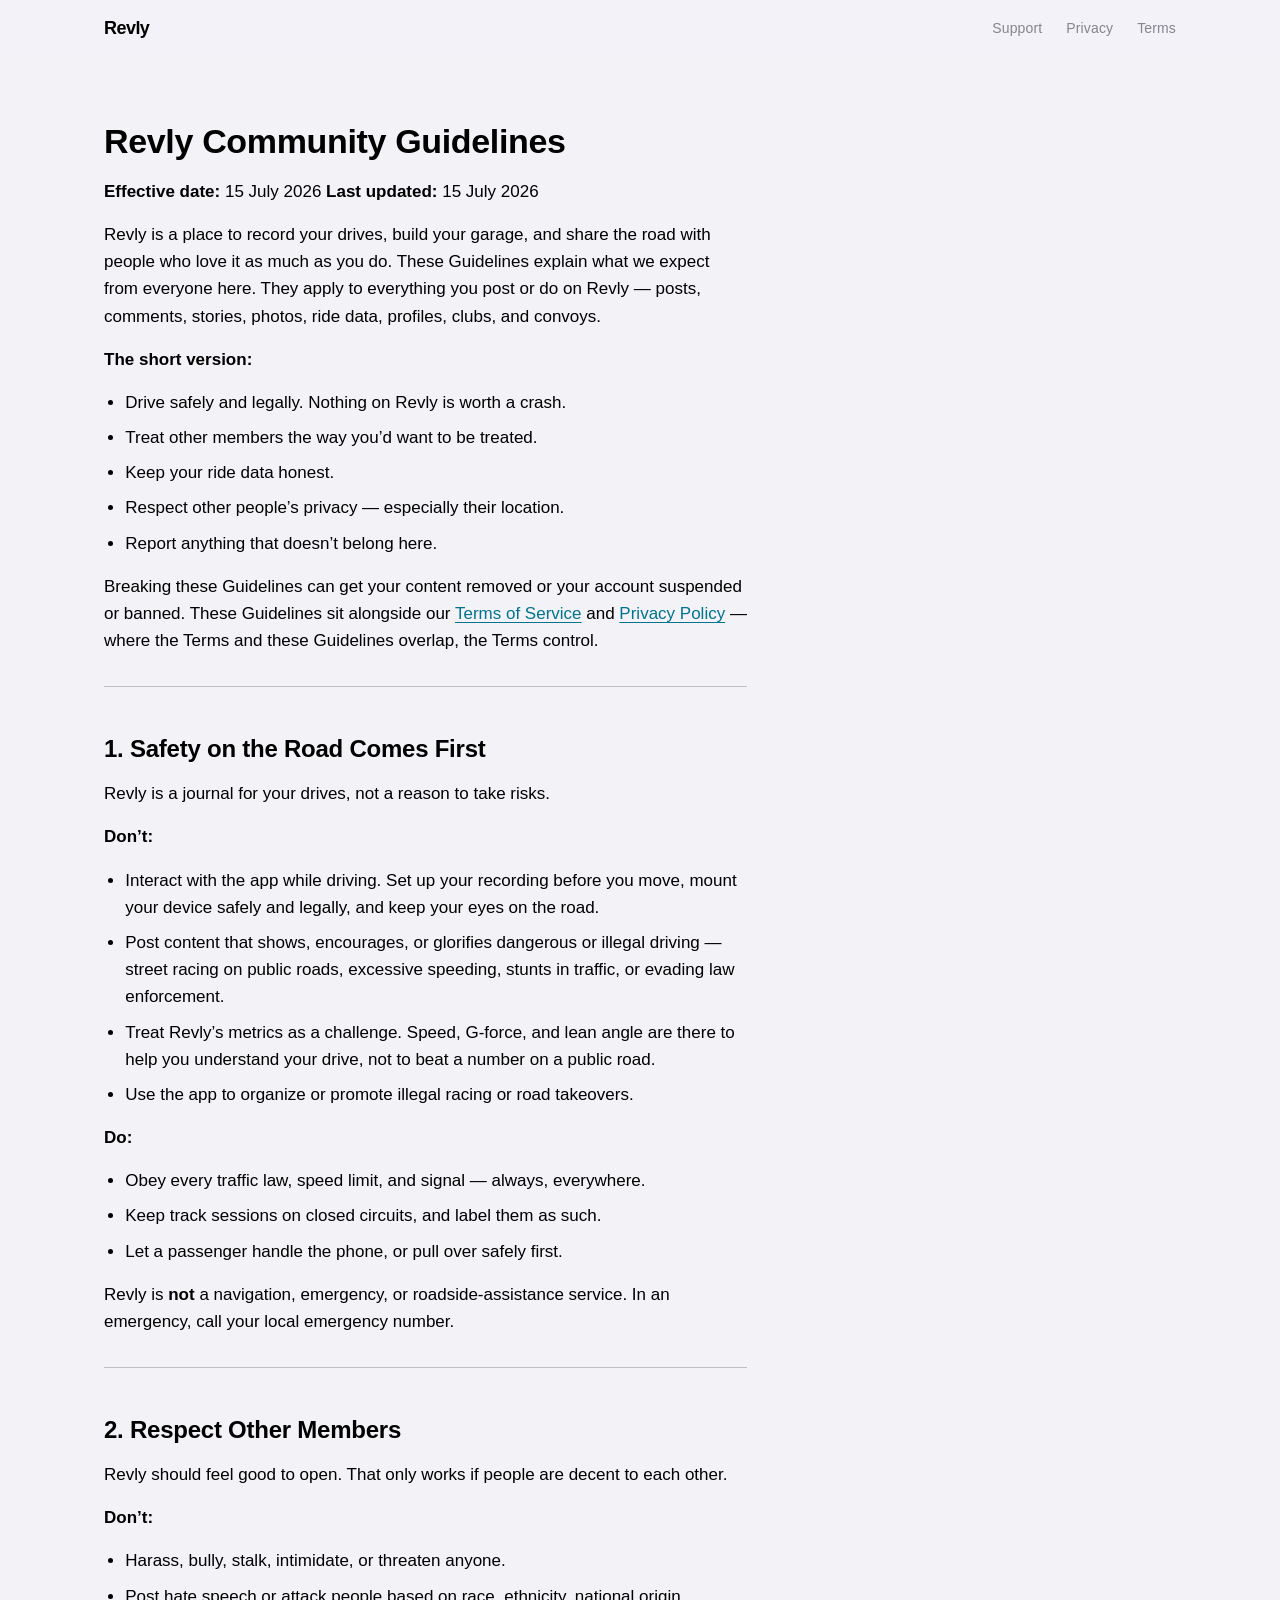
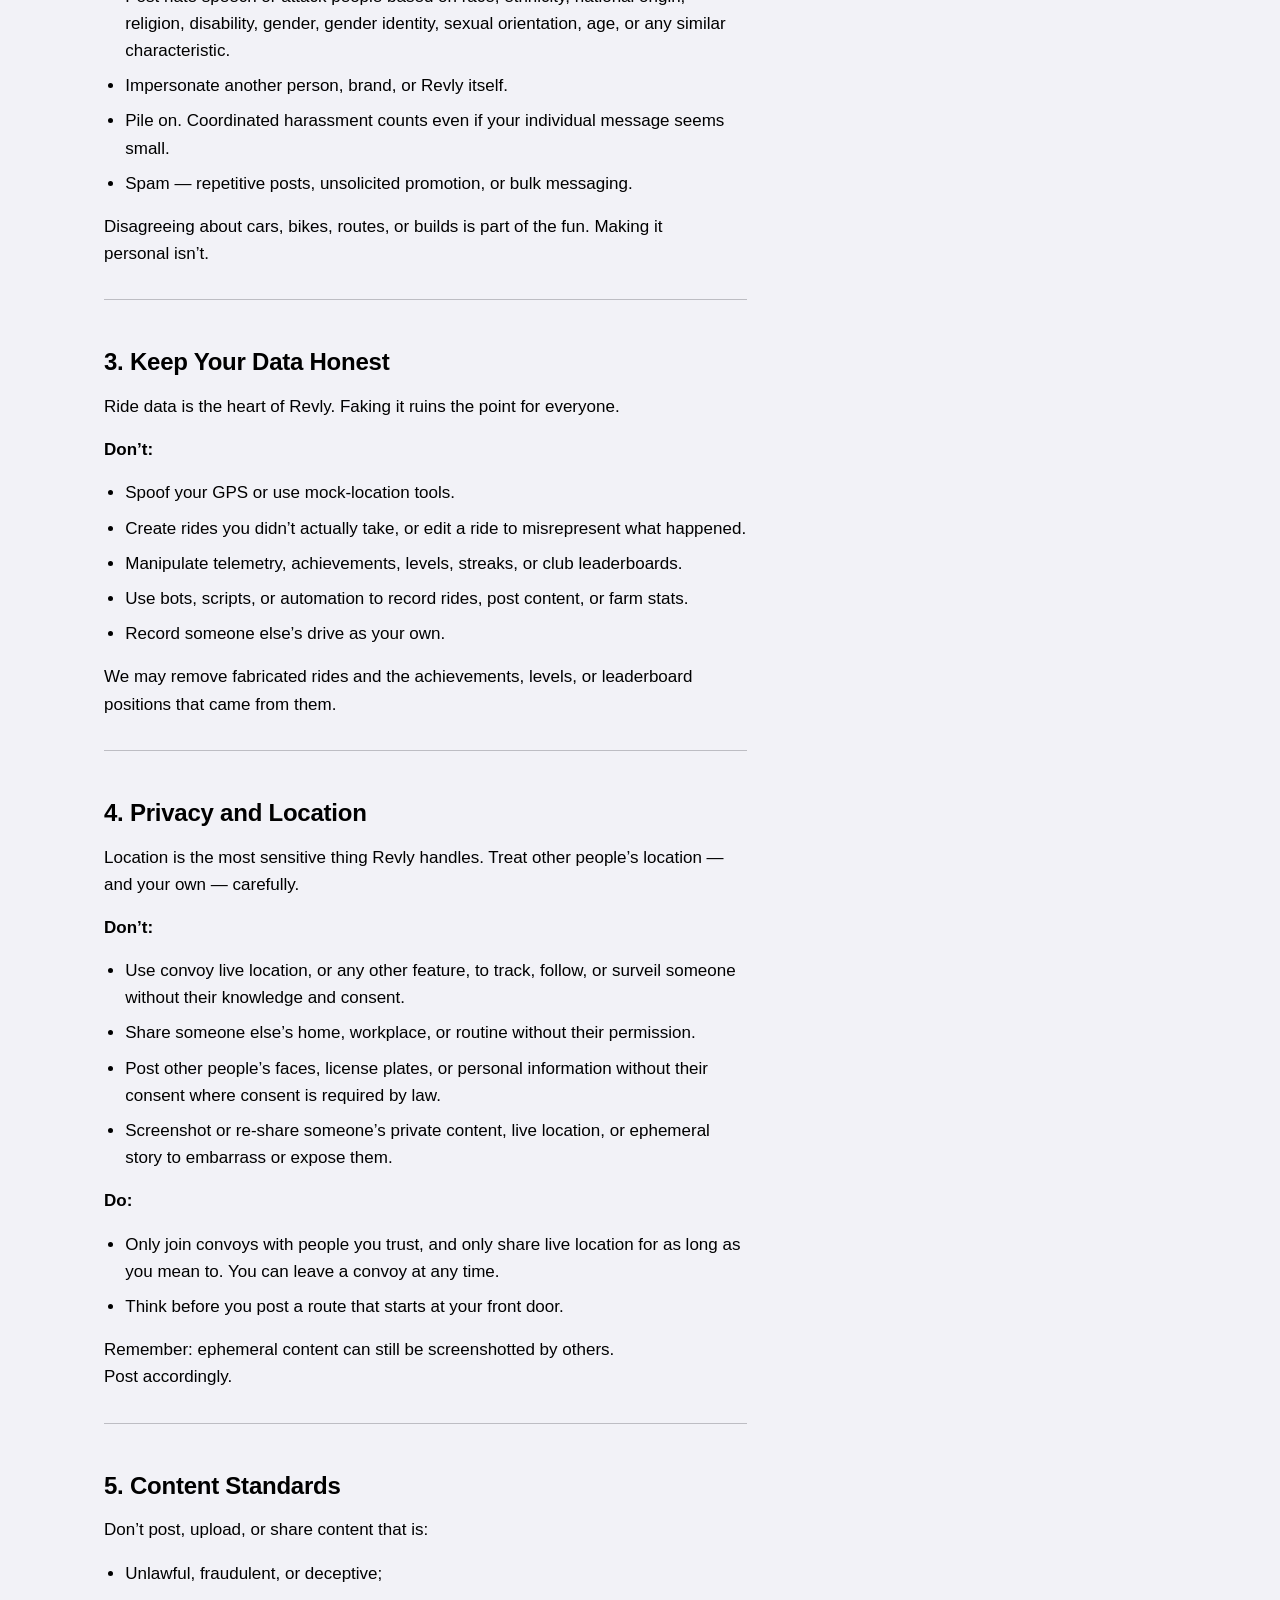
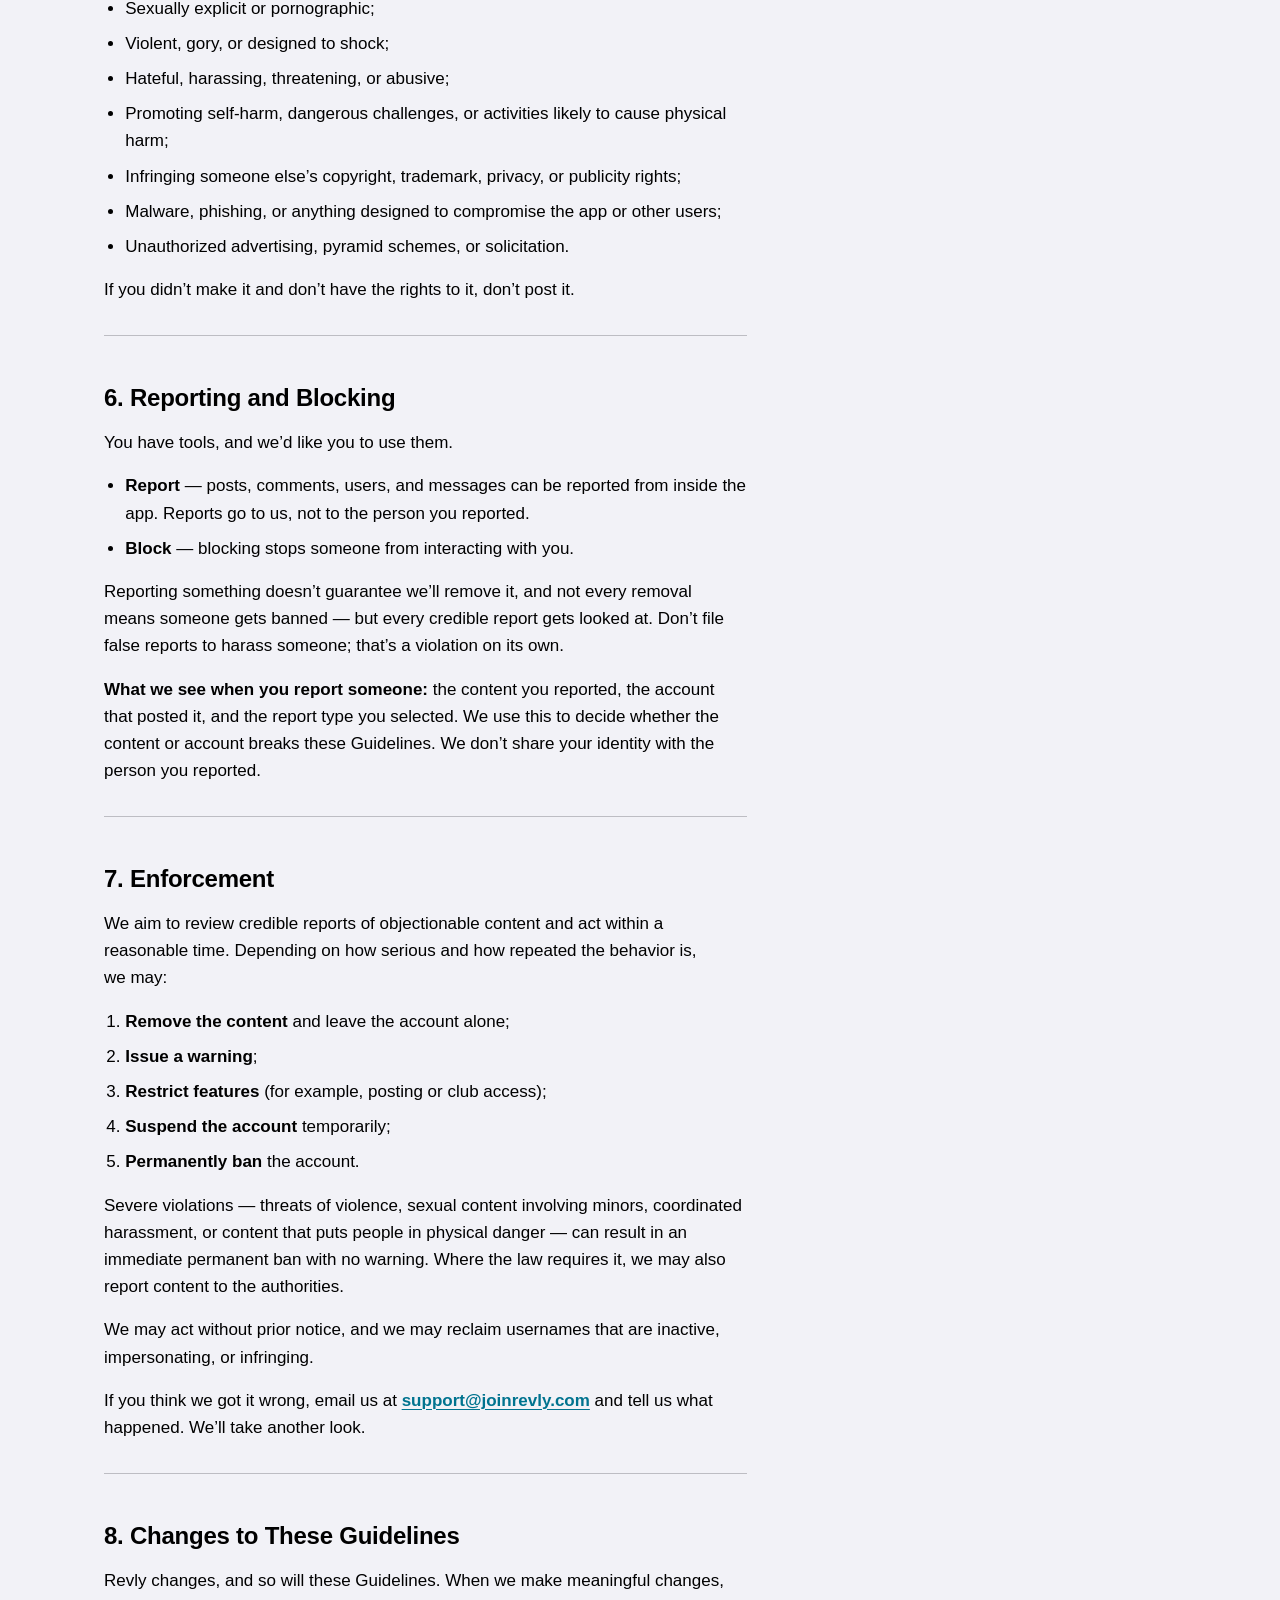
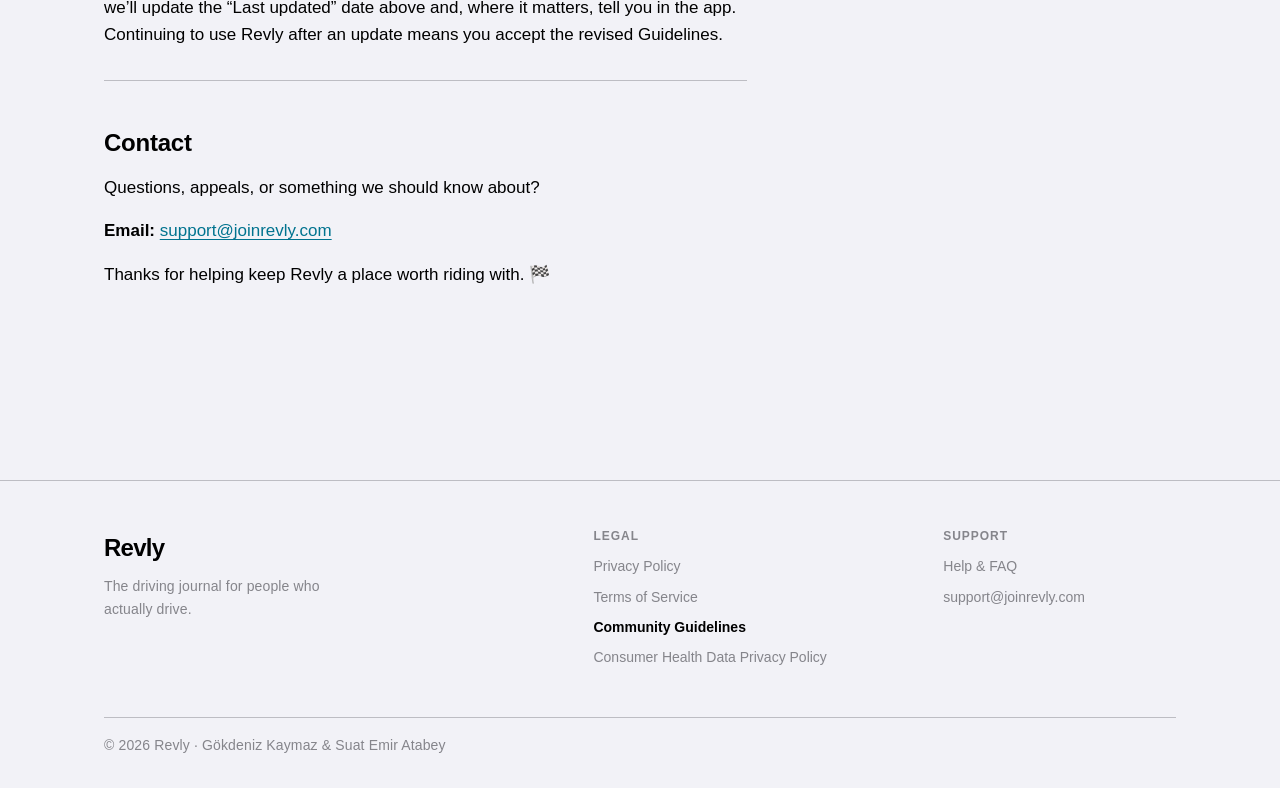
==== community-guidelines/index.html @ 01657a32 "Deploy site from gokdenis/revly_v2@e058f1f" ====
<!DOCTYPE html><html lang="en" data-astro-cid-5hce7sga> <head><meta charset="utf-8"><meta name="viewport" content="width=device-width, initial-scale=1"><title>Community Guidelines — Revly</title><meta name="description" content="What we expect from everyone on the feed."><link rel="canonical" href="https://joinrevly.com/community-guidelines/"><link rel="icon" href="/favicon.svg" type="image/svg+xml"><link rel="apple-touch-icon" href="/apple-touch-icon.png"><meta name="theme-color" content="#f2f2f7" media="(prefers-color-scheme: light)"><meta name="theme-color" content="#000000" media="(prefers-color-scheme: dark)"><meta property="og:type" content="website"><meta property="og:site_name" content="Revly"><meta property="og:title" content="Community Guidelines — Revly"><meta property="og:description" content="What we expect from everyone on the feed."><meta property="og:url" content="https://joinrevly.com/community-guidelines/"><meta property="og:image" content="https://joinrevly.com/og-legal.png"><meta property="og:image:width" content="1200"><meta property="og:image:height" content="630"><meta name="twitter:card" content="summary_large_image"><link rel="stylesheet" href="/_astro/_legal_.DedC9m_o.css"></head> <body data-astro-cid-5hce7sga> <a class="visually-hidden skip" href="#main" data-astro-cid-5hce7sga>Skip to content</a> <!--
      The only glass surface on the site. `Glass.swift` reserves the material
      for chrome floating over live content, and a page of glass cards would be
      both illegible and slow — so content stays on the paper plane.
    --> <header class="site glass" data-astro-cid-5hce7sga> <div class="container bar" data-astro-cid-5hce7sga> <a class="brand" href="/" aria-label="Revly home" data-astro-cid-5hce7sga> <span class="wordmark" data-astro-cid-hhuuaa7r>Revly</span>  </a> <nav aria-label="Primary" data-astro-cid-5hce7sga> <a href="/support" data-astro-cid-5hce7sga> Support </a><a href="/privacy" data-astro-cid-5hce7sga> Privacy </a><a href="/terms" data-astro-cid-5hce7sga> Terms </a> </nav> </div> </header> <main id="main" class="container prose-page" data-astro-cid-5hce7sga> <article class="prose"> <h1 id="revly-community-guidelines">Revly Community Guidelines</h1>
<p><strong>Effective date:</strong> 15 July 2026
<strong>Last updated:</strong> 15 July 2026</p>
<p>Revly is a place to record your drives, build your garage, and share the road with people who love it as much as you do. These Guidelines explain what we expect from everyone here. They apply to everything you post or do on Revly — posts, comments, stories, photos, ride data, profiles, clubs, and convoys.</p>
<p><strong>The short version:</strong></p>
<ul>
<li>Drive safely and legally. Nothing on Revly is worth a crash.</li>
<li>Treat other members the way you’d want to be treated.</li>
<li>Keep your ride data honest.</li>
<li>Respect other people’s privacy — especially their location.</li>
<li>Report anything that doesn’t belong here.</li>
</ul>
<p>Breaking these Guidelines can get your content removed or your account suspended or banned. These Guidelines sit alongside our <a href="https://joinrevly.com/terms">Terms of Service</a> and <a href="https://joinrevly.com/privacy">Privacy Policy</a> — where the Terms and these Guidelines overlap, the Terms control.</p>
<hr>
<h2 id="1-safety-on-the-road-comes-first">1. Safety on the Road Comes First</h2>
<p>Revly is a journal for your drives, not a reason to take risks.</p>
<p><strong>Don’t:</strong></p>
<ul>
<li>Interact with the app while driving. Set up your recording before you move, mount your device safely and legally, and keep your eyes on the road.</li>
<li>Post content that shows, encourages, or glorifies dangerous or illegal driving — street racing on public roads, excessive speeding, stunts in traffic, or evading law enforcement.</li>
<li>Treat Revly’s metrics as a challenge. Speed, G-force, and lean angle are there to help you understand your drive, not to beat a number on a public road.</li>
<li>Use the app to organize or promote illegal racing or road takeovers.</li>
</ul>
<p><strong>Do:</strong></p>
<ul>
<li>Obey every traffic law, speed limit, and signal — always, everywhere.</li>
<li>Keep track sessions on closed circuits, and label them as such.</li>
<li>Let a passenger handle the phone, or pull over safely first.</li>
</ul>
<p>Revly is <strong>not</strong> a navigation, emergency, or roadside-assistance service. In an emergency, call your local emergency number.</p>
<hr>
<h2 id="2-respect-other-members">2. Respect Other Members</h2>
<p>Revly should feel good to open. That only works if people are decent to each other.</p>
<p><strong>Don’t:</strong></p>
<ul>
<li>Harass, bully, stalk, intimidate, or threaten anyone.</li>
<li>Post hate speech or attack people based on race, ethnicity, national origin, religion, disability, gender, gender identity, sexual orientation, age, or any similar characteristic.</li>
<li>Impersonate another person, brand, or Revly itself.</li>
<li>Pile on. Coordinated harassment counts even if your individual message seems small.</li>
<li>Spam — repetitive posts, unsolicited promotion, or bulk messaging.</li>
</ul>
<p>Disagreeing about cars, bikes, routes, or builds is part of the fun. Making it personal isn’t.</p>
<hr>
<h2 id="3-keep-your-data-honest">3. Keep Your Data Honest</h2>
<p>Ride data is the heart of Revly. Faking it ruins the point for everyone.</p>
<p><strong>Don’t:</strong></p>
<ul>
<li>Spoof your GPS or use mock-location tools.</li>
<li>Create rides you didn’t actually take, or edit a ride to misrepresent what happened.</li>
<li>Manipulate telemetry, achievements, levels, streaks, or club leaderboards.</li>
<li>Use bots, scripts, or automation to record rides, post content, or farm stats.</li>
<li>Record someone else’s drive as your own.</li>
</ul>
<p>We may remove fabricated rides and the achievements, levels, or leaderboard positions that came from them.</p>
<hr>
<h2 id="4-privacy-and-location">4. Privacy and Location</h2>
<p>Location is the most sensitive thing Revly handles. Treat other people’s location — and your own — carefully.</p>
<p><strong>Don’t:</strong></p>
<ul>
<li>Use convoy live location, or any other feature, to track, follow, or surveil someone without their knowledge and consent.</li>
<li>Share someone else’s home, workplace, or routine without their permission.</li>
<li>Post other people’s faces, license plates, or personal information without their consent where consent is required by law.</li>
<li>Screenshot or re-share someone’s private content, live location, or ephemeral story to embarrass or expose them.</li>
</ul>
<p><strong>Do:</strong></p>
<ul>
<li>Only join convoys with people you trust, and only share live location for as long as you mean to. You can leave a convoy at any time.</li>
<li>Think before you post a route that starts at your front door.</li>
</ul>
<p>Remember: ephemeral content can still be screenshotted by others. Post accordingly.</p>
<hr>
<h2 id="5-content-standards">5. Content Standards</h2>
<p>Don’t post, upload, or share content that is:</p>
<ul>
<li>Unlawful, fraudulent, or deceptive;</li>
<li>Sexually explicit or pornographic;</li>
<li>Violent, gory, or designed to shock;</li>
<li>Hateful, harassing, threatening, or abusive;</li>
<li>Promoting self-harm, dangerous challenges, or activities likely to cause physical harm;</li>
<li>Infringing someone else’s copyright, trademark, privacy, or publicity rights;</li>
<li>Malware, phishing, or anything designed to compromise the app or other users;</li>
<li>Unauthorized advertising, pyramid schemes, or solicitation.</li>
</ul>
<p>If you didn’t make it and don’t have the rights to it, don’t post it.</p>
<hr>
<h2 id="6-reporting-and-blocking">6. Reporting and Blocking</h2>
<p>You have tools, and we’d like you to use them.</p>
<ul>
<li><strong>Report</strong> — posts, comments, users, and messages can be reported from inside the app. Reports go to us, not to the person you reported.</li>
<li><strong>Block</strong> — blocking stops someone from interacting with you.</li>
</ul>
<p>Reporting something doesn’t guarantee we’ll remove it, and not every removal means someone gets banned — but every credible report gets looked at. Don’t file false reports to harass someone; that’s a violation on its own.</p>
<p><strong>What we see when you report someone:</strong> the content you reported, the account that posted it, and the report type you selected. We use this to decide whether the content or account breaks these Guidelines. We don’t share your identity with the person you reported.</p>
<hr>
<h2 id="7-enforcement">7. Enforcement</h2>
<p>We aim to review credible reports of objectionable content and act within a reasonable time. Depending on how serious and how repeated the behavior is, we may:</p>
<ol>
<li><strong>Remove the content</strong> and leave the account alone;</li>
<li><strong>Issue a warning</strong>;</li>
<li><strong>Restrict features</strong> (for example, posting or club access);</li>
<li><strong>Suspend the account</strong> temporarily;</li>
<li><strong>Permanently ban</strong> the account.</li>
</ol>
<p>Severe violations — threats of violence, sexual content involving minors, coordinated harassment, or content that puts people in physical danger — can result in an immediate permanent ban with no warning. Where the law requires it, we may also report content to the authorities.</p>
<p>We may act without prior notice, and we may reclaim usernames that are inactive, impersonating, or infringing.</p>
<p>If you think we got it wrong, email us at <strong><a href="mailto:support@joinrevly.com">support@joinrevly.com</a></strong> and tell us what happened. We’ll take another look.</p>
<hr>
<h2 id="8-changes-to-these-guidelines">8. Changes to These Guidelines</h2>
<p>Revly changes, and so will these Guidelines. When we make meaningful changes, we’ll update the “Last updated” date above and, where it matters, tell you in the app. Continuing to use Revly after an update means you accept the revised Guidelines.</p>
<hr>
<h2 id="contact">Contact</h2>
<p>Questions, appeals, or something we should know about?</p>
<p><strong>Email:</strong> <a href="mailto:support@joinrevly.com">support@joinrevly.com</a></p>
<p>Thanks for helping keep Revly a place worth riding with. 🏁</p> </article>  </main> <footer class="site-footer" data-astro-cid-5hce7sga> <div class="container" data-astro-cid-5hce7sga> <div class="footer-top" data-astro-cid-5hce7sga> <div class="footer-brand" data-astro-cid-5hce7sga> <span class="wordmark wordmark--lg" data-astro-cid-hhuuaa7r>Revly</span>  <p class="meta" data-astro-cid-5hce7sga>The driving journal for people who actually drive.</p> </div> <nav class="footer-links" aria-label="Legal" data-astro-cid-5hce7sga> <h2 class="eyebrow" data-astro-cid-5hce7sga>Legal</h2> <ul data-astro-cid-5hce7sga> <li data-astro-cid-5hce7sga> <a href="/privacy" data-astro-cid-5hce7sga> Privacy Policy </a> </li><li data-astro-cid-5hce7sga> <a href="/terms" data-astro-cid-5hce7sga> Terms of Service </a> </li><li data-astro-cid-5hce7sga> <a href="/community-guidelines" aria-current="page" data-astro-cid-5hce7sga> Community Guidelines </a> </li><li data-astro-cid-5hce7sga> <a href="/consumer-health-data" data-astro-cid-5hce7sga> Consumer Health Data Privacy Policy </a> </li> </ul> </nav> <nav class="footer-links" aria-label="Support" data-astro-cid-5hce7sga> <h2 class="eyebrow" data-astro-cid-5hce7sga>Support</h2> <ul data-astro-cid-5hce7sga> <li data-astro-cid-5hce7sga> <a href="/support" data-astro-cid-5hce7sga>
Help &amp; FAQ
</a> </li> <li data-astro-cid-5hce7sga><a href="mailto:support@joinrevly.com" data-astro-cid-5hce7sga>support@joinrevly.com</a></li> </ul> </nav> </div> <p class="meta colophon" data-astro-cid-5hce7sga>© 2026 Revly · Gökdeniz Kaymaz &amp; Suat Emir Atabey</p> </div> </footer>  </body> </html>
---- _astro/_legal_.DedC9m_o.css ----
:root{color-scheme:light dark;--accent: #00738f;--accent-hover: #005468;--ink-on-accent: #ffffff;--bg: #f2f2f7;--surface: #ffffff;--fg: #000000;--fg-secondary: rgba(60, 60, 67, .6);--fg-tertiary: rgba(60, 60, 67, .3);--line: rgba(60, 60, 67, .29);--s1: .25rem;--s2: .5rem;--s3: .75rem;--s4: 1rem;--s5: 1.5rem;--s6: 2rem;--s7: 3rem;--s8: 4rem;--s9: 6rem;--s10: 8rem;--r-card: 1rem;--r-panel: 1.75rem;--r-pill: 999px;--font-sans: -apple-system, BlinkMacSystemFont, "SF Pro Text", "Segoe UI", Roboto, Helvetica, Arial, sans-serif;--t-hero: clamp(2.5rem, 1.6rem + 3.6vw, 4.5rem);--t-display: clamp(2rem, 1.5rem + 2vw, 3rem);--t-title: 2.125rem;--t-section: 1.5rem;--t-subhead: 1.125rem;--t-body: 1.0625rem;--t-meta: .875rem;--t-eyebrow: .75rem;--container: 70rem;--measure: 68ch;--gutter: var(--s5);--dur-press: .1s;--dur-fast: .15s;--dur-slow: .32s;--ease: cubic-bezier(.32, .72, 0, 1)}@media(prefers-color-scheme:dark){:root{--accent: #3fc1e0;--accent-hover: #7bdcf0;--ink-on-accent: #04141a;--bg: #000000;--surface: #1c1c1e;--fg: #ffffff;--fg-secondary: rgba(235, 235, 245, .6);--fg-tertiary: rgba(235, 235, 245, .3);--line: rgba(84, 84, 88, .65)}}@media(prefers-contrast:more){:root{--accent: #005468;--accent-hover: #003a47;--fg-secondary: rgba(60, 60, 67, .85);--line: rgba(60, 60, 67, .6)}@media(prefers-color-scheme:dark){:root{--accent: #7bdcf0;--accent-hover: #a5e9f7;--ink-on-accent: #000000;--fg-secondary: rgba(235, 235, 245, .85);--line: rgba(84, 84, 88, .9)}}}*,*:before,*:after{box-sizing:border-box}html{-webkit-text-size-adjust:100%;scroll-behavior:smooth}body{margin:0;background:var(--bg);color:var(--fg);font-family:var(--font-sans);font-size:var(--t-body);line-height:1.6;-webkit-font-smoothing:antialiased;text-rendering:optimizeLegibility;font-optical-sizing:auto}h1,h2,h3,h4,p,ul,ol,figure{margin:0}ul,ol{padding-left:1.25em}img,picture,svg,video{display:block;max-width:100%;height:auto}time,data,.numeric{font-variant-numeric:tabular-nums}h1,h2,h3{line-height:1.2;letter-spacing:-.01em;text-wrap:balance}h1{font-size:var(--t-title);font-weight:650}h2{font-size:var(--t-section);font-weight:650}h3{font-size:var(--t-subhead);font-weight:620}p{text-wrap:pretty}a{color:var(--accent);text-decoration-thickness:1px;text-underline-offset:.2em;transition:color var(--dur-fast) var(--ease)}a:hover{color:var(--accent-hover)}:focus-visible{outline:2px solid var(--accent);outline-offset:3px;border-radius:var(--s1)}.eyebrow{font-size:var(--t-eyebrow);font-weight:600;letter-spacing:.08em;text-transform:uppercase;color:var(--fg-secondary);font-variant-numeric:tabular-nums}.lead{font-size:clamp(1.125rem,1rem + .6vw,1.375rem);line-height:1.5;color:var(--fg-secondary)}.meta{font-size:var(--t-meta);letter-spacing:.01em;color:var(--fg-secondary)}.container{width:100%;max-width:var(--container);margin-inline:auto;padding-inline:var(--gutter)}.grid12{display:grid;grid-template-columns:repeat(12,minmax(0,1fr));gap:var(--gutter)}@media(max-width:900px){.grid12{grid-template-columns:1fr}}.section{padding-block:var(--s9);border-top:1px solid var(--line)}@media(max-width:700px){.section{padding-block:var(--s8)}}.card{background:var(--surface);border:1px solid var(--line);border-radius:var(--r-card);padding:var(--s5)}a.card{display:block;color:inherit;text-decoration:none;transition:border-color var(--dur-fast) var(--ease),background-color var(--dur-fast) var(--ease)}a.card:hover{border-color:var(--accent)}a.card:active{background:color-mix(in srgb,var(--accent) 6%,var(--surface))}.panel{border-radius:var(--r-panel)}.glass{background:color-mix(in srgb,var(--bg) 72%,transparent);-webkit-backdrop-filter:blur(20px) saturate(180%);backdrop-filter:blur(20px) saturate(180%)}@supports not ((backdrop-filter: blur(1px)) or (-webkit-backdrop-filter: blur(1px))){.glass{background:var(--bg)}}@media(prefers-reduced-transparency:reduce){.glass{-webkit-backdrop-filter:none;backdrop-filter:none;background:var(--bg)}}.btn{display:inline-flex;align-items:center;justify-content:center;gap:var(--s2);padding:var(--s3) var(--s5);border:1px solid transparent;border-radius:var(--r-pill);background:var(--accent);color:var(--ink-on-accent);font-size:var(--t-body);font-weight:600;text-decoration:none;cursor:pointer;transition:background-color var(--dur-fast) var(--ease),transform var(--dur-press) ease-out}.btn:hover{background:var(--accent-hover);color:var(--ink-on-accent)}.btn:active{transform:scale(.98)}.btn--secondary{background:transparent;color:var(--fg);border-color:var(--line)}.btn--secondary:hover{background:color-mix(in srgb,var(--fg) 6%,transparent);color:var(--fg);border-color:var(--fg-tertiary)}.pill{display:inline-flex;align-items:center;gap:var(--s2);padding:var(--s2) var(--s4);border:1px solid var(--line);border-radius:var(--r-pill);font-size:var(--t-meta);color:var(--fg-secondary)}.prose{max-width:var(--measure)}.prose>*+*{margin-top:var(--s4)}.prose h2{margin-top:var(--s7);font-size:var(--t-section)}.prose h3{margin-top:var(--s5)}.prose li+li{margin-top:var(--s2)}.prose hr{margin-block:var(--s6);border:none;border-top:1px solid var(--line)}.prose code{padding:.15em .4em;border-radius:var(--s1);background:color-mix(in srgb,var(--fg) 8%,transparent);font-size:.9em}.prose table{display:block;width:max-content;max-width:100%;overflow-x:auto;border-collapse:collapse;font-size:var(--t-meta)}.prose th,.prose td{padding:var(--s3);border:1px solid var(--line);text-align:left;vertical-align:top}.prose th{background:var(--surface);font-weight:620}@media(prefers-reduced-motion:reduce){html{scroll-behavior:auto}*,*:before,*:after{animation-duration:.01ms!important;animation-iteration-count:1!important;transition-duration:.01ms!important}}.visually-hidden:not(:focus):not(:active){position:absolute;width:1px;height:1px;overflow:hidden;clip-path:inset(50%);white-space:nowrap}.wordmark[data-astro-cid-hhuuaa7r]{font-size:1.125rem;font-weight:660;letter-spacing:-.03em;color:var(--fg)}.wordmark--lg[data-astro-cid-hhuuaa7r]{font-size:1.5rem}.skip[data-astro-cid-5hce7sga]{position:absolute;top:var(--s3);left:var(--s3);z-index:20;padding:var(--s2) var(--s4);border-radius:var(--r-pill);background:var(--accent);color:var(--ink-on-accent);text-decoration:none}header[data-astro-cid-5hce7sga].site{position:sticky;top:0;z-index:10;border-bottom:1px solid var(--line)}@supports (animation-timeline: scroll()){header[data-astro-cid-5hce7sga].site{border-bottom-color:transparent;animation:header-edge linear both;animation-timeline:scroll();animation-range:0 4rem}@keyframes header-edge{to{border-bottom-color:var(--line)}}}.bar[data-astro-cid-5hce7sga]{display:flex;align-items:center;gap:var(--s5);min-height:56px}.brand[data-astro-cid-5hce7sga]{text-decoration:none}header[data-astro-cid-5hce7sga] nav[data-astro-cid-5hce7sga]{margin-left:auto;display:flex;gap:var(--s5);font-size:var(--t-meta)}header[data-astro-cid-5hce7sga] nav[data-astro-cid-5hce7sga] a[data-astro-cid-5hce7sga]{color:var(--fg-secondary);font-weight:500;letter-spacing:.01em;text-decoration:none;transition:color var(--dur-press) ease-out}header[data-astro-cid-5hce7sga] nav[data-astro-cid-5hce7sga] a[data-astro-cid-5hce7sga]:hover{color:var(--fg)}header[data-astro-cid-5hce7sga] nav[data-astro-cid-5hce7sga] a[data-astro-cid-5hce7sga]:active{color:var(--accent)}header[data-astro-cid-5hce7sga] nav[data-astro-cid-5hce7sga] a[data-astro-cid-5hce7sga][aria-current=page]{color:var(--fg);font-weight:600}main[data-astro-cid-5hce7sga]{min-height:60vh}.prose-page[data-astro-cid-5hce7sga]{padding-block:var(--s8) var(--s9)}.site-footer[data-astro-cid-5hce7sga]{margin-top:var(--s9);padding-block:var(--s7) var(--s6);border-top:1px solid var(--line)}.footer-top[data-astro-cid-5hce7sga]{display:grid;grid-template-columns:2fr 1.4fr 1fr;gap:var(--s7) var(--gutter)}@media(max-width:760px){.footer-top[data-astro-cid-5hce7sga]{grid-template-columns:1fr;gap:var(--s6)}}.footer-brand[data-astro-cid-5hce7sga] p[data-astro-cid-5hce7sga]{margin-top:var(--s2);max-width:34ch}.footer-links[data-astro-cid-5hce7sga] h2[data-astro-cid-5hce7sga]{margin-bottom:var(--s3)}.footer-links[data-astro-cid-5hce7sga] ul[data-astro-cid-5hce7sga]{list-style:none;padding:0;display:grid;gap:var(--s2);font-size:var(--t-meta)}.footer-links[data-astro-cid-5hce7sga] a[data-astro-cid-5hce7sga]{color:var(--fg-secondary);text-decoration:none}.footer-links[data-astro-cid-5hce7sga] a[data-astro-cid-5hce7sga]:hover{color:var(--fg)}.footer-links[data-astro-cid-5hce7sga] a[data-astro-cid-5hce7sga]:active{color:var(--accent)}.footer-links[data-astro-cid-5hce7sga] a[data-astro-cid-5hce7sga][aria-current=page]{color:var(--fg);font-weight:600}.colophon[data-astro-cid-5hce7sga]{margin-top:var(--s7);padding-top:var(--s4);border-top:1px solid var(--line)}
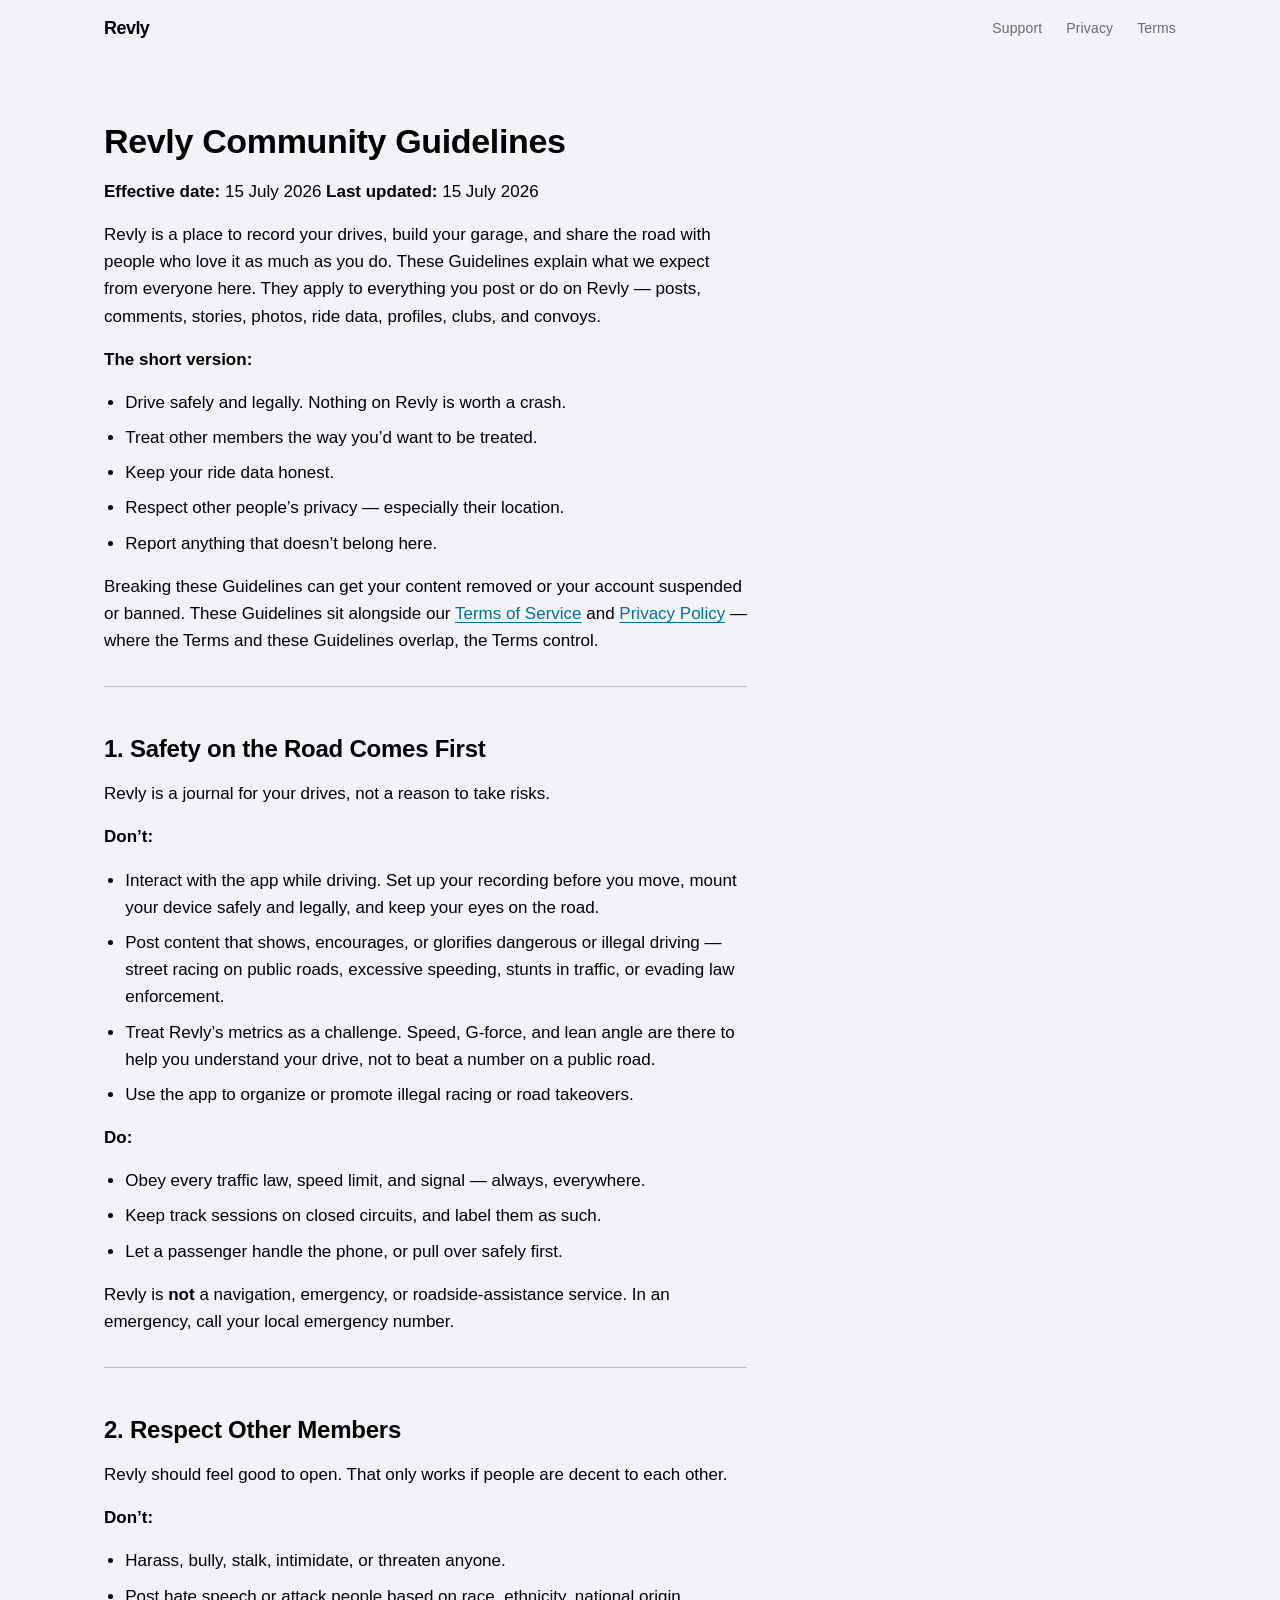
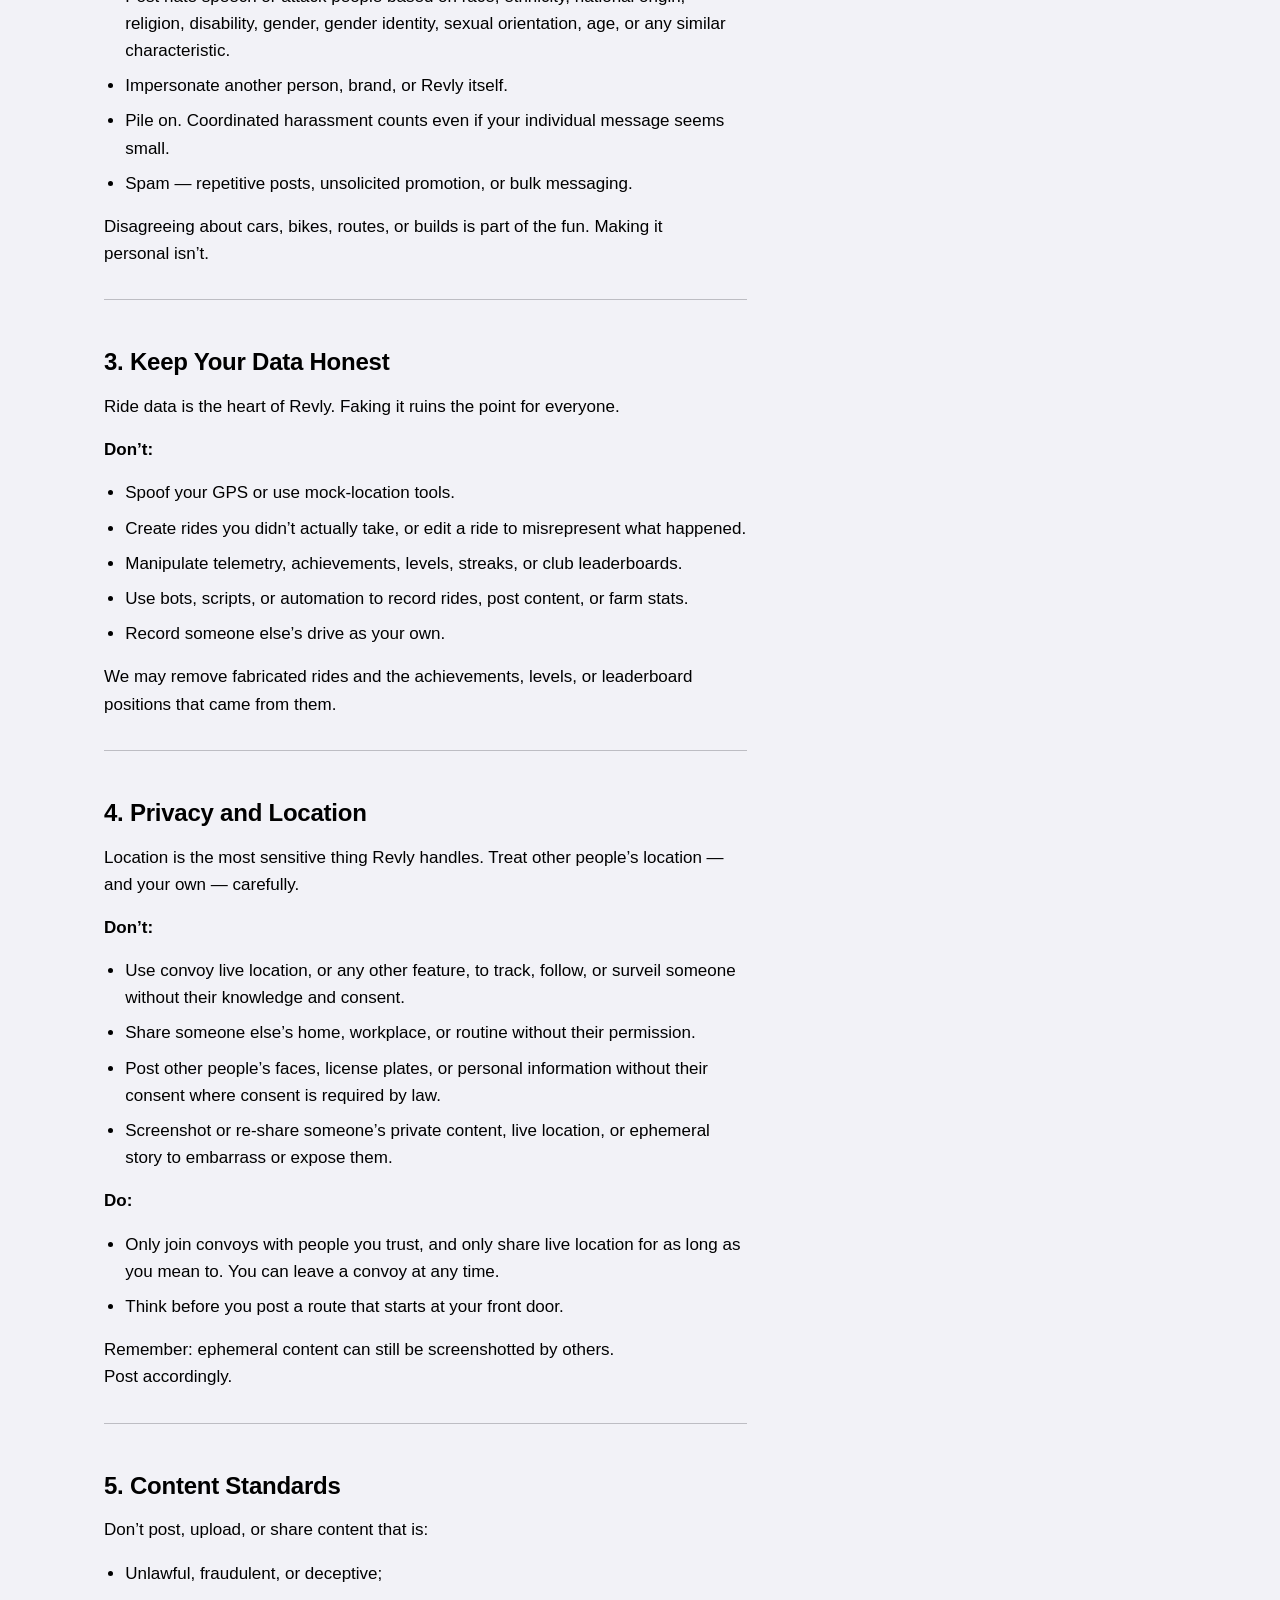
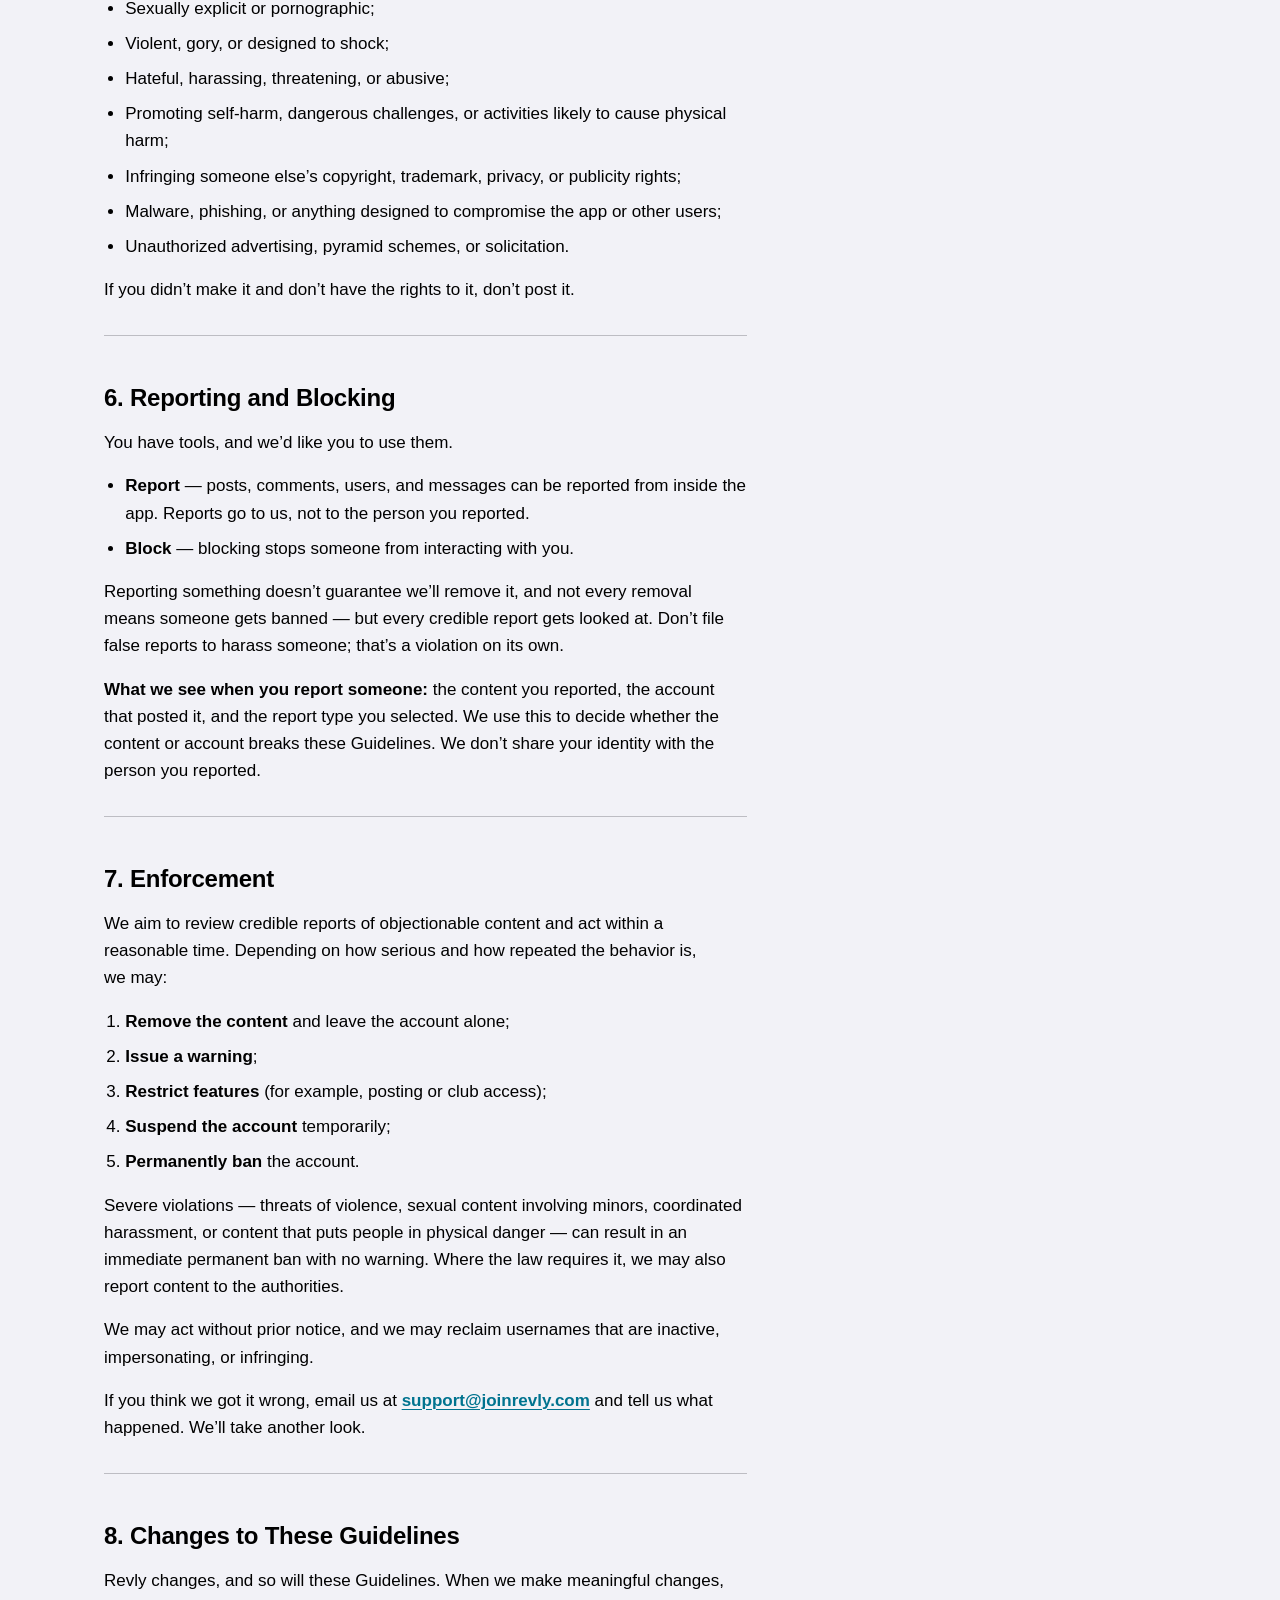
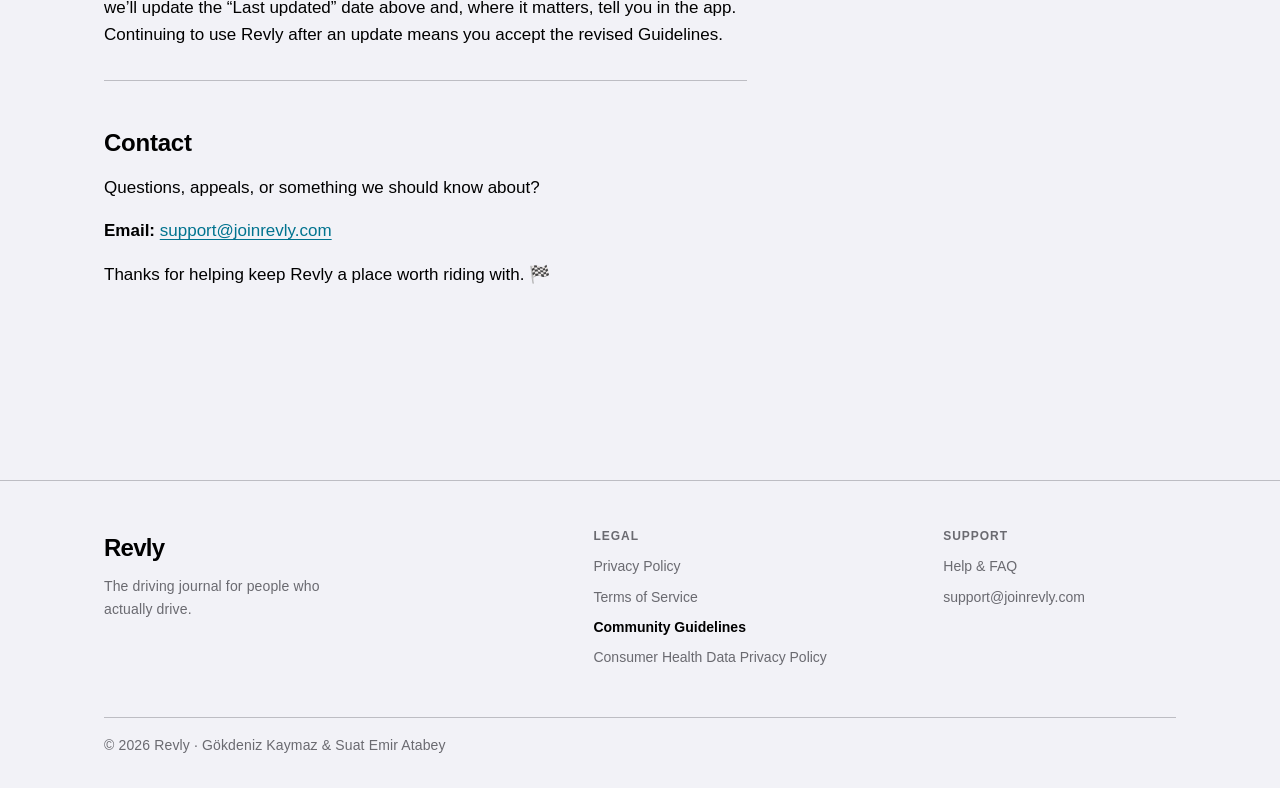
==== commit 0d5daf07: "Deploy site from gokdenis/revly_v2@d466314" ====
--- a/community-guidelines/index.html
+++ b/community-guidelines/index.html
@@ -1,4 +1,4 @@
-<!DOCTYPE html><html lang="en" data-astro-cid-5hce7sga> <head><meta charset="utf-8"><meta name="viewport" content="width=device-width, initial-scale=1"><title>Community Guidelines — Revly</title><meta name="description" content="What we expect from everyone on the feed."><link rel="canonical" href="https://joinrevly.com/community-guidelines/"><link rel="icon" href="/favicon.svg" type="image/svg+xml"><link rel="apple-touch-icon" href="/apple-touch-icon.png"><meta name="theme-color" content="#f2f2f7" media="(prefers-color-scheme: light)"><meta name="theme-color" content="#000000" media="(prefers-color-scheme: dark)"><meta property="og:type" content="website"><meta property="og:site_name" content="Revly"><meta property="og:title" content="Community Guidelines — Revly"><meta property="og:description" content="What we expect from everyone on the feed."><meta property="og:url" content="https://joinrevly.com/community-guidelines/"><meta property="og:image" content="https://joinrevly.com/og-legal.png"><meta property="og:image:width" content="1200"><meta property="og:image:height" content="630"><meta name="twitter:card" content="summary_large_image"><link rel="stylesheet" href="/_astro/_legal_.DedC9m_o.css"></head> <body data-astro-cid-5hce7sga> <a class="visually-hidden skip" href="#main" data-astro-cid-5hce7sga>Skip to content</a> <!--
+<!DOCTYPE html><html lang="en" data-astro-cid-5hce7sga> <head><meta charset="utf-8"><meta name="viewport" content="width=device-width, initial-scale=1"><title>Community Guidelines — Revly</title><meta name="description" content="What we expect from everyone on the feed."><link rel="canonical" href="https://joinrevly.com/community-guidelines/"><link rel="icon" href="/favicon.svg" type="image/svg+xml"><link rel="apple-touch-icon" href="/apple-touch-icon.png"><meta name="theme-color" content="#f2f2f7" media="(prefers-color-scheme: light)"><meta name="theme-color" content="#000000" media="(prefers-color-scheme: dark)"><meta property="og:type" content="website"><meta property="og:site_name" content="Revly"><meta property="og:title" content="Community Guidelines — Revly"><meta property="og:description" content="What we expect from everyone on the feed."><meta property="og:url" content="https://joinrevly.com/community-guidelines/"><meta property="og:image" content="https://joinrevly.com/og-legal.png"><meta property="og:image:width" content="1200"><meta property="og:image:height" content="630"><meta property="og:image:alt" content="Community Guidelines — Revly — Revly preview card"><meta name="twitter:card" content="summary_large_image"><link rel="stylesheet" href="/_astro/_legal_.D9r1Wwnw.css"></head> <body data-astro-cid-5hce7sga> <a class="visually-hidden skip" href="#main" data-astro-cid-5hce7sga>Skip to content</a> <!--
       The only glass surface on the site. `Glass.swift` reserves the material
       for chrome floating over live content, and a page of glass cards would be
       both illegible and slow — so content stays on the paper plane.
--- a/_astro/_legal_.D9r1Wwnw.css
+++ b/_astro/_legal_.D9r1Wwnw.css
@@ -0,0 +1 @@
+:root{color-scheme:light dark;--accent: #00738f;--accent-hover: #005468;--ink-on-accent: #ffffff;--bg: #f2f2f7;--surface: #ffffff;--fg: #000000;--fg-secondary: rgba(60, 60, 67, .75);--fg-tertiary: rgba(60, 60, 67, .3);--line: rgba(60, 60, 67, .29);--s1: .25rem;--s2: .5rem;--s3: .75rem;--s4: 1rem;--s5: 1.5rem;--s6: 2rem;--s7: 3rem;--s8: 4rem;--s9: 6rem;--s10: 8rem;--r-card: 1rem;--r-panel: 1.75rem;--r-pill: 999px;--font-sans: -apple-system, BlinkMacSystemFont, "SF Pro Text", "Segoe UI", Roboto, Helvetica, Arial, sans-serif;--t-hero: clamp(2.5rem, 1.6rem + 3.6vw, 4.5rem);--t-display: clamp(2rem, 1.5rem + 2vw, 3rem);--t-title: 2.125rem;--t-section: 1.5rem;--t-subhead: 1.125rem;--t-body: 1.0625rem;--t-meta: .875rem;--t-eyebrow: .75rem;--container: 70rem;--header-h: 3.5rem;--measure: 68ch;--gutter: var(--s5);--dur-press: .1s;--dur-fast: .15s;--dur-slow: .32s;--ease-out: cubic-bezier(.23, 1, .32, 1);--ease: ease}@media(prefers-color-scheme:dark){:root{--accent: #3fc1e0;--accent-hover: #7bdcf0;--ink-on-accent: #04141a;--bg: #000000;--surface: #1c1c1e;--fg: #ffffff;--fg-secondary: rgba(235, 235, 245, .6);--fg-tertiary: rgba(235, 235, 245, .3);--line: rgba(84, 84, 88, .65)}}@media(prefers-contrast:more){:root{--accent: #005468;--accent-hover: #003a47;--fg-secondary: rgba(60, 60, 67, .85);--line: rgba(60, 60, 67, .6)}@media(prefers-color-scheme:dark){:root{--accent: #7bdcf0;--accent-hover: #a5e9f7;--ink-on-accent: #000000;--fg-secondary: rgba(235, 235, 245, .85);--line: rgba(84, 84, 88, .9)}}}*,*:before,*:after{box-sizing:border-box}html{-webkit-text-size-adjust:100%;scroll-behavior:smooth;interpolate-size:allow-keywords}body{margin:0;background:var(--bg);color:var(--fg);font-family:var(--font-sans);font-size:var(--t-body);line-height:1.6;-webkit-font-smoothing:antialiased;text-rendering:optimizeLegibility;font-optical-sizing:auto}h1,h2,h3,h4,p,ul,ol,figure{margin:0}ul,ol{padding-left:1.25em}img,picture,svg,video{display:block;max-width:100%;height:auto}time,data,.numeric{font-variant-numeric:tabular-nums}h1,h2,h3{line-height:1.2;letter-spacing:-.01em;text-wrap:balance}h1{font-size:var(--t-title);font-weight:650}h2{font-size:var(--t-section);font-weight:650}h3{font-size:var(--t-subhead);font-weight:620}p{text-wrap:pretty}a{color:var(--accent);text-decoration-thickness:1px;text-underline-offset:.2em;transition:color var(--dur-fast) var(--ease)}@media(hover:hover)and (pointer:fine){a:hover{color:var(--accent-hover)}}:focus-visible{outline:2px solid var(--accent);outline-offset:3px;border-radius:var(--s1)}.eyebrow{font-size:var(--t-eyebrow);font-weight:600;letter-spacing:.08em;text-transform:uppercase;color:var(--fg-secondary);font-variant-numeric:tabular-nums}.lead{font-size:clamp(1.125rem,1rem + .6vw,1.375rem);line-height:1.5;color:var(--fg-secondary)}.meta{font-size:var(--t-meta);letter-spacing:.01em;color:var(--fg-secondary)}.container{width:100%;max-width:var(--container);margin-inline:auto;padding-inline:var(--gutter)}.grid12{display:grid;grid-template-columns:repeat(12,minmax(0,1fr));gap:var(--gutter)}@media(max-width:900px){.grid12{grid-template-columns:1fr}}.card{background:var(--surface);border:1px solid var(--line);border-radius:var(--r-card);padding:var(--s5)}a.card{display:block;color:inherit;text-decoration:none;transition:border-color var(--dur-fast) var(--ease),background-color var(--dur-fast) var(--ease)}@media(hover:hover)and (pointer:fine){a.card:hover{border-color:var(--accent)}}a.card:active{background:color-mix(in srgb,var(--accent) 6%,var(--surface))}.glass{background:color-mix(in srgb,var(--bg) 72%,transparent);-webkit-backdrop-filter:blur(20px) saturate(180%);backdrop-filter:blur(20px) saturate(180%)}@supports not ((backdrop-filter: blur(1px)) or (-webkit-backdrop-filter: blur(1px))){.glass{background:var(--bg)}}@media(prefers-reduced-transparency:reduce){.glass{-webkit-backdrop-filter:none;backdrop-filter:none;background:var(--bg)}}.btn{display:inline-flex;align-items:center;justify-content:center;gap:var(--s2);padding:var(--s3) var(--s5);border:1px solid transparent;border-radius:var(--r-pill);background:var(--accent);color:var(--ink-on-accent);font-size:var(--t-body);font-weight:600;text-decoration:none;cursor:pointer;transition:background-color var(--dur-fast) var(--ease),transform var(--dur-press) var(--ease-out)}@media(hover:hover)and (pointer:fine){.btn:hover{background:var(--accent-hover);color:var(--ink-on-accent)}}.btn:active{transform:scale(.97)}.btn--secondary{background:transparent;color:var(--fg);border-color:var(--line)}@media(hover:hover)and (pointer:fine){.btn--secondary:hover{background:color-mix(in srgb,var(--fg) 6%,transparent);color:var(--fg);border-color:var(--fg-tertiary)}}.pill{display:inline-flex;align-items:center;gap:var(--s2);padding:var(--s2) var(--s4);border:1px solid var(--line);border-radius:var(--r-pill);font-size:var(--t-meta);color:var(--fg-secondary)}.prose{max-width:var(--measure)}.prose>*+*{margin-top:var(--s4)}.prose h2{margin-top:var(--s7);font-size:var(--t-section)}.prose h3{margin-top:var(--s5)}.prose li+li{margin-top:var(--s2)}.prose hr{margin-block:var(--s6);border:none;border-top:1px solid var(--line)}.prose code{padding:.15em .4em;border-radius:var(--s1);background:color-mix(in srgb,var(--fg) 8%,transparent);font-size:.9em}.prose table{display:block;width:max-content;max-width:100%;overflow-x:auto;border-collapse:collapse;font-size:var(--t-meta)}.prose th,.prose td{padding:var(--s3);border:1px solid var(--line);text-align:left;vertical-align:top}.prose th{background:var(--surface);font-weight:620}@media(prefers-reduced-motion:reduce){html{scroll-behavior:auto}*,*:before,*:after{animation-duration:.01ms!important;animation-iteration-count:1!important;transition-duration:.01ms!important}}@media print{header.site,.site-footer nav,.skip{display:none}body{background:#fff;color:#000;font-size:11pt}.prose-page{padding-block:0}.prose{max-width:none}.prose a[href^=http]:after{content:" (" attr(href) ")";font-size:.85em;word-break:break-all}h1,h2,h3{break-after:avoid}li,tr{break-inside:avoid}}.visually-hidden:not(:focus):not(:active){position:absolute;width:1px;height:1px;overflow:hidden;clip-path:inset(50%);white-space:nowrap}.wordmark[data-astro-cid-hhuuaa7r]{font-size:1.125rem;font-weight:660;letter-spacing:-.03em;color:var(--fg)}.wordmark--lg[data-astro-cid-hhuuaa7r]{font-size:1.5rem}.skip[data-astro-cid-5hce7sga]{position:absolute;top:var(--s3);left:var(--s3);z-index:20;padding:var(--s2) var(--s4);border-radius:var(--r-pill);background:var(--accent);color:var(--ink-on-accent);text-decoration:none}header[data-astro-cid-5hce7sga].site{position:sticky;top:0;z-index:10;border-bottom:1px solid var(--line)}@supports (animation-timeline: scroll()){header[data-astro-cid-5hce7sga].site{border-bottom-color:transparent;animation:header-edge linear both;animation-timeline:scroll();animation-range:0 4rem}@keyframes header-edge{to{border-bottom-color:var(--line)}}}.bar[data-astro-cid-5hce7sga]{display:flex;align-items:center;gap:var(--s5);min-height:var(--header-h)}.brand[data-astro-cid-5hce7sga]{text-decoration:none}header[data-astro-cid-5hce7sga] nav[data-astro-cid-5hce7sga]{margin-left:auto;display:flex;gap:var(--s5);font-size:var(--t-meta)}header[data-astro-cid-5hce7sga] nav[data-astro-cid-5hce7sga] a[data-astro-cid-5hce7sga]{color:var(--fg-secondary);font-weight:500;letter-spacing:.01em;text-decoration:none;transition:color var(--dur-press) var(--ease)}@media(hover:hover)and (pointer:fine){header[data-astro-cid-5hce7sga] nav[data-astro-cid-5hce7sga] a[data-astro-cid-5hce7sga]:hover{color:var(--fg)}}header[data-astro-cid-5hce7sga] nav[data-astro-cid-5hce7sga] a[data-astro-cid-5hce7sga]:active{color:var(--accent)}header[data-astro-cid-5hce7sga] nav[data-astro-cid-5hce7sga] a[data-astro-cid-5hce7sga][aria-current=page]{color:var(--fg);font-weight:600}main[data-astro-cid-5hce7sga]{min-height:60vh}.prose-page[data-astro-cid-5hce7sga]{padding-block:var(--s8) var(--s9)}.site-footer[data-astro-cid-5hce7sga]{margin-top:var(--s9);padding-block:var(--s7) var(--s6);border-top:1px solid var(--line)}.footer-top[data-astro-cid-5hce7sga]{display:grid;grid-template-columns:2fr 1.4fr 1fr;gap:var(--s7) var(--gutter)}@media(max-width:760px){.footer-top[data-astro-cid-5hce7sga]{grid-template-columns:1fr;gap:var(--s6)}}.footer-brand[data-astro-cid-5hce7sga] p[data-astro-cid-5hce7sga]{margin-top:var(--s2);max-width:34ch}.footer-links[data-astro-cid-5hce7sga] h2[data-astro-cid-5hce7sga]{margin-bottom:var(--s3)}.footer-links[data-astro-cid-5hce7sga] ul[data-astro-cid-5hce7sga]{list-style:none;padding:0;display:grid;gap:var(--s2);font-size:var(--t-meta)}.footer-links[data-astro-cid-5hce7sga] a[data-astro-cid-5hce7sga]{color:var(--fg-secondary);text-decoration:none}@media(hover:hover)and (pointer:fine){.footer-links[data-astro-cid-5hce7sga] a[data-astro-cid-5hce7sga]:hover{color:var(--fg)}}.footer-links[data-astro-cid-5hce7sga] a[data-astro-cid-5hce7sga]:active{color:var(--accent)}.footer-links[data-astro-cid-5hce7sga] a[data-astro-cid-5hce7sga][aria-current=page]{color:var(--fg);font-weight:600}.colophon[data-astro-cid-5hce7sga]{margin-top:var(--s7);padding-top:var(--s4);border-top:1px solid var(--line)}
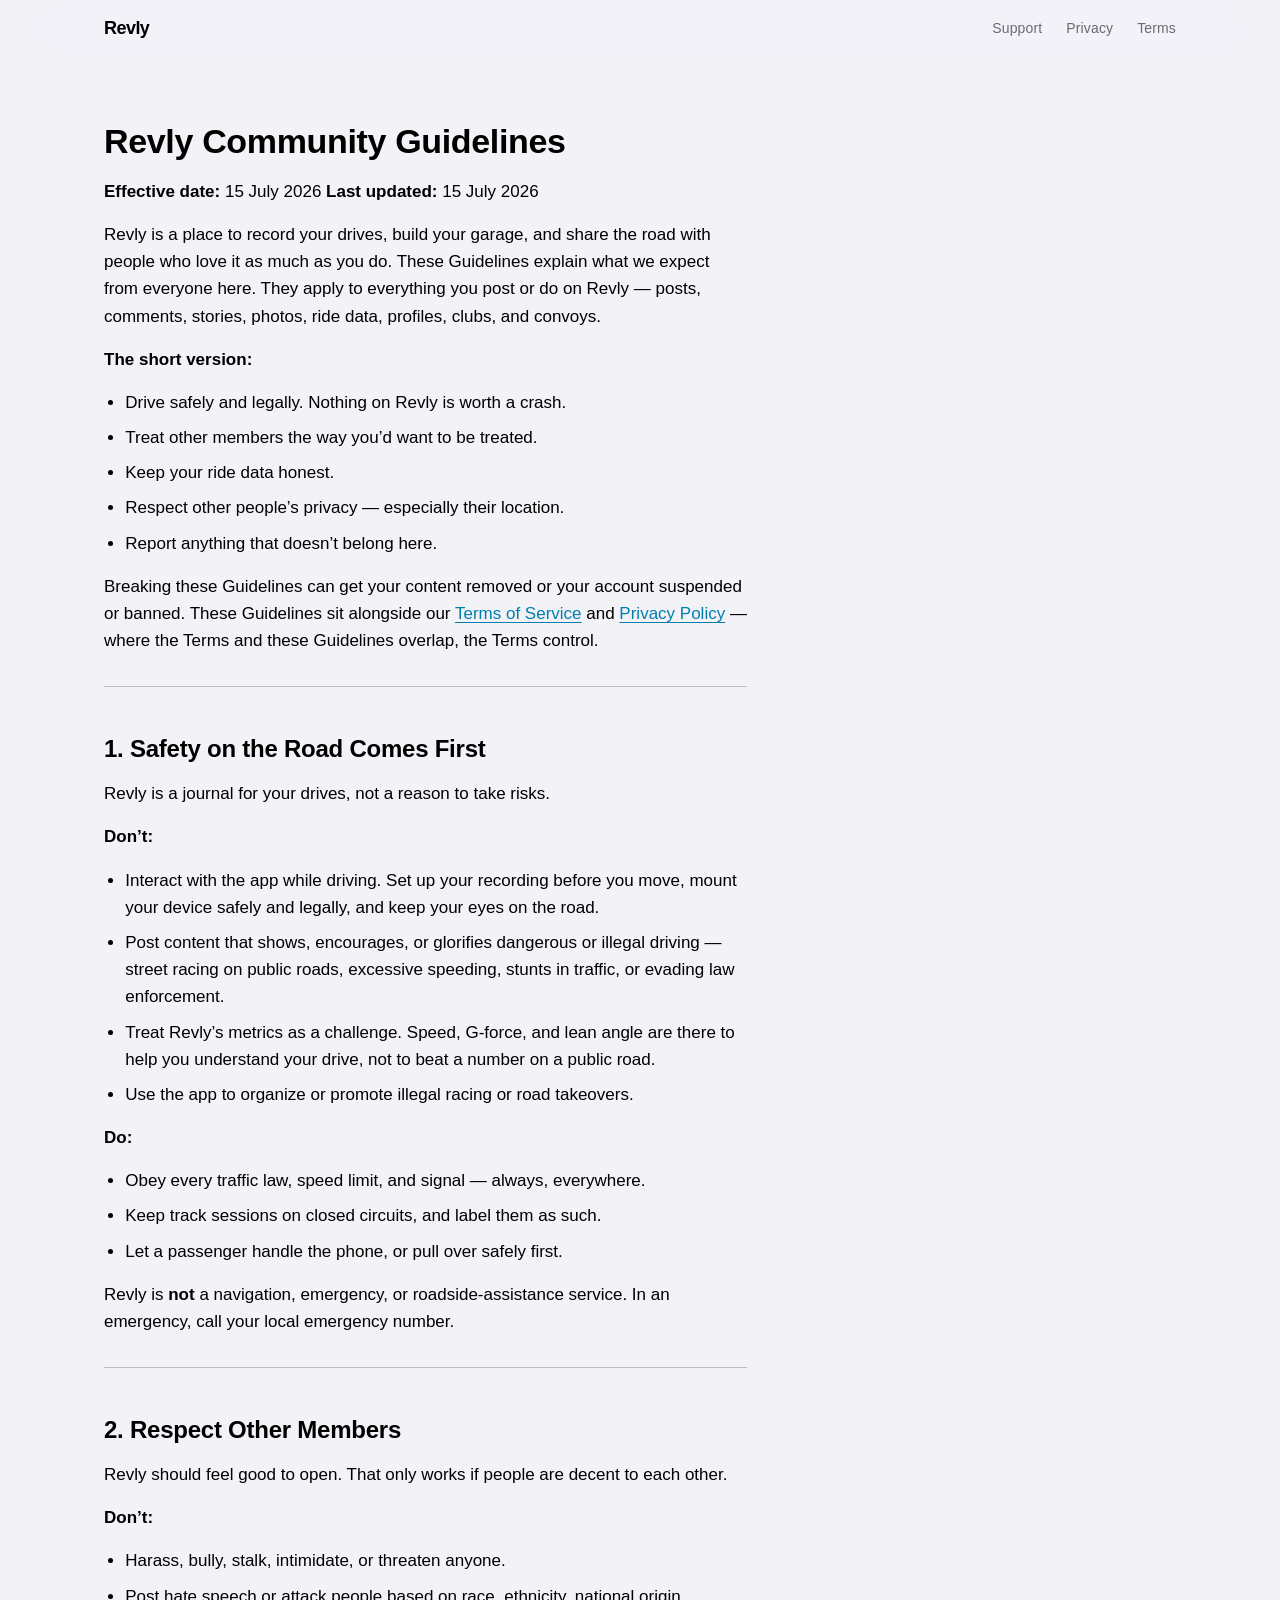
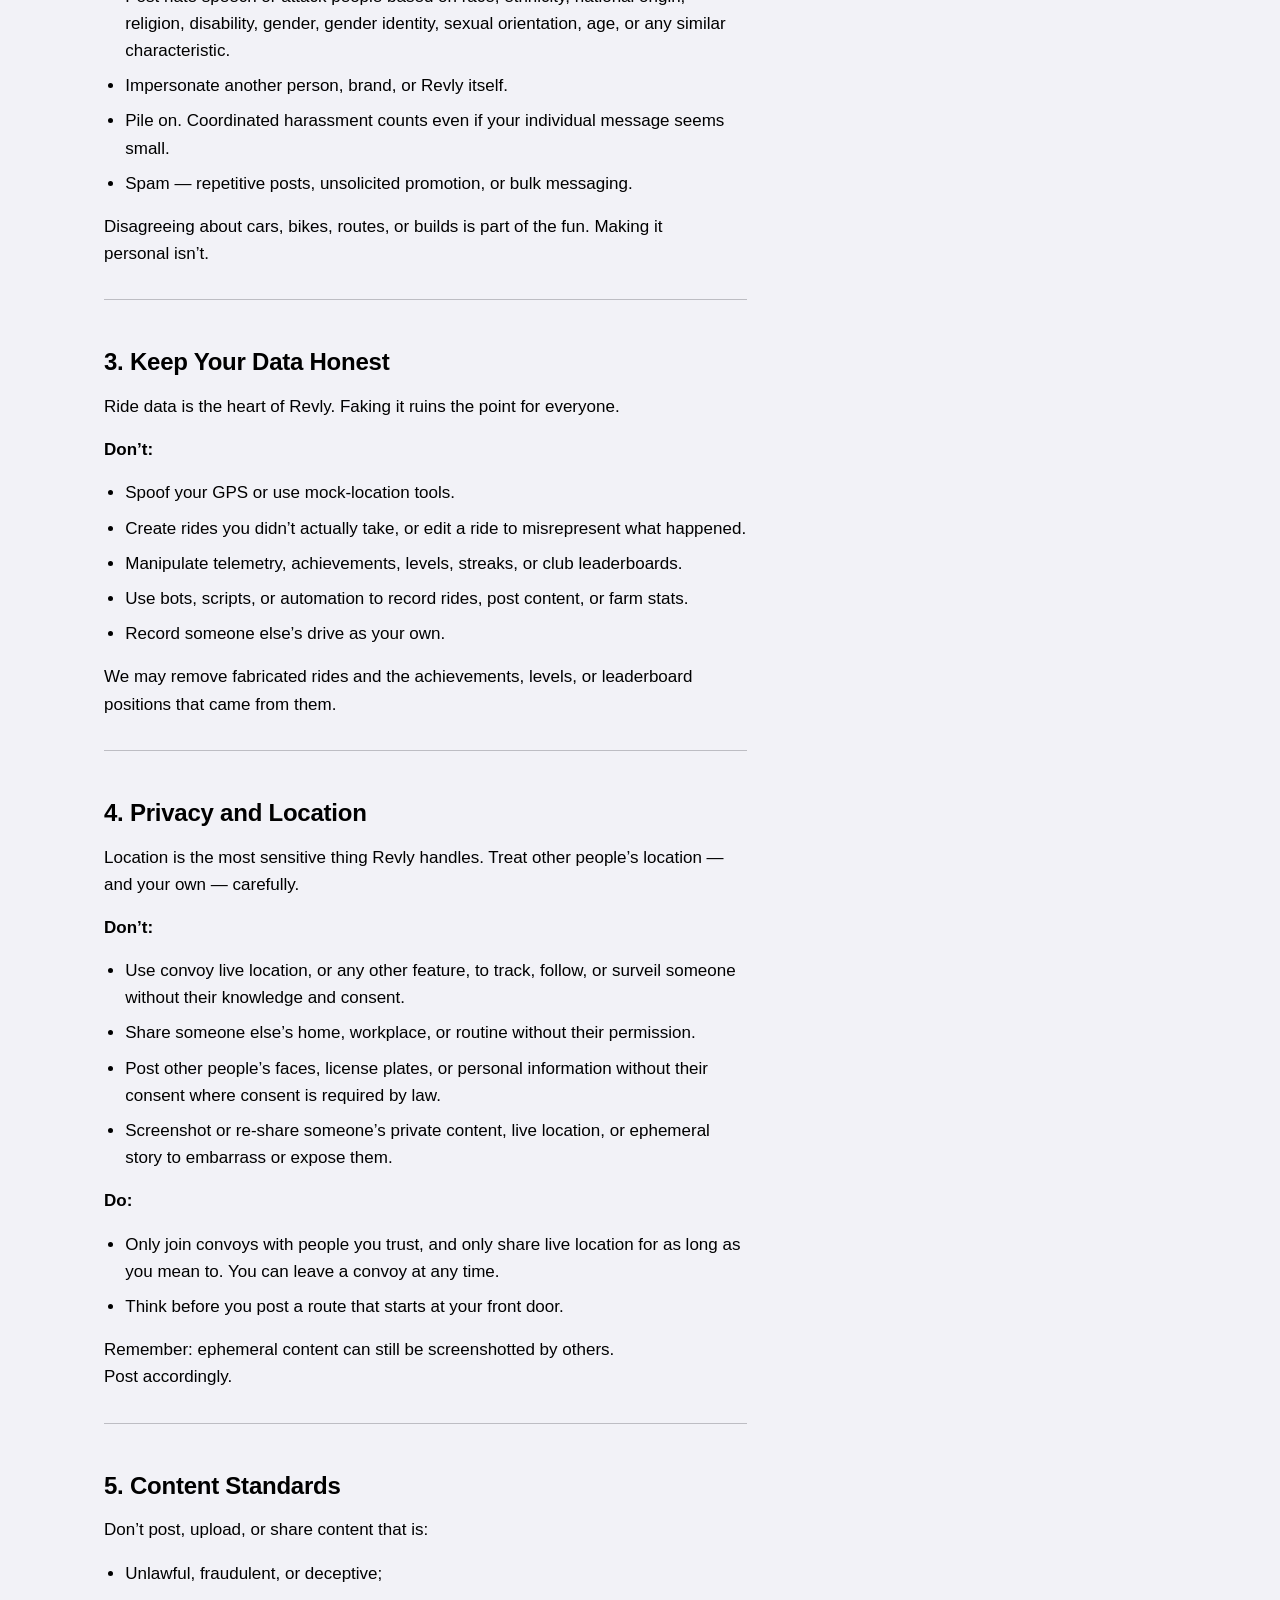
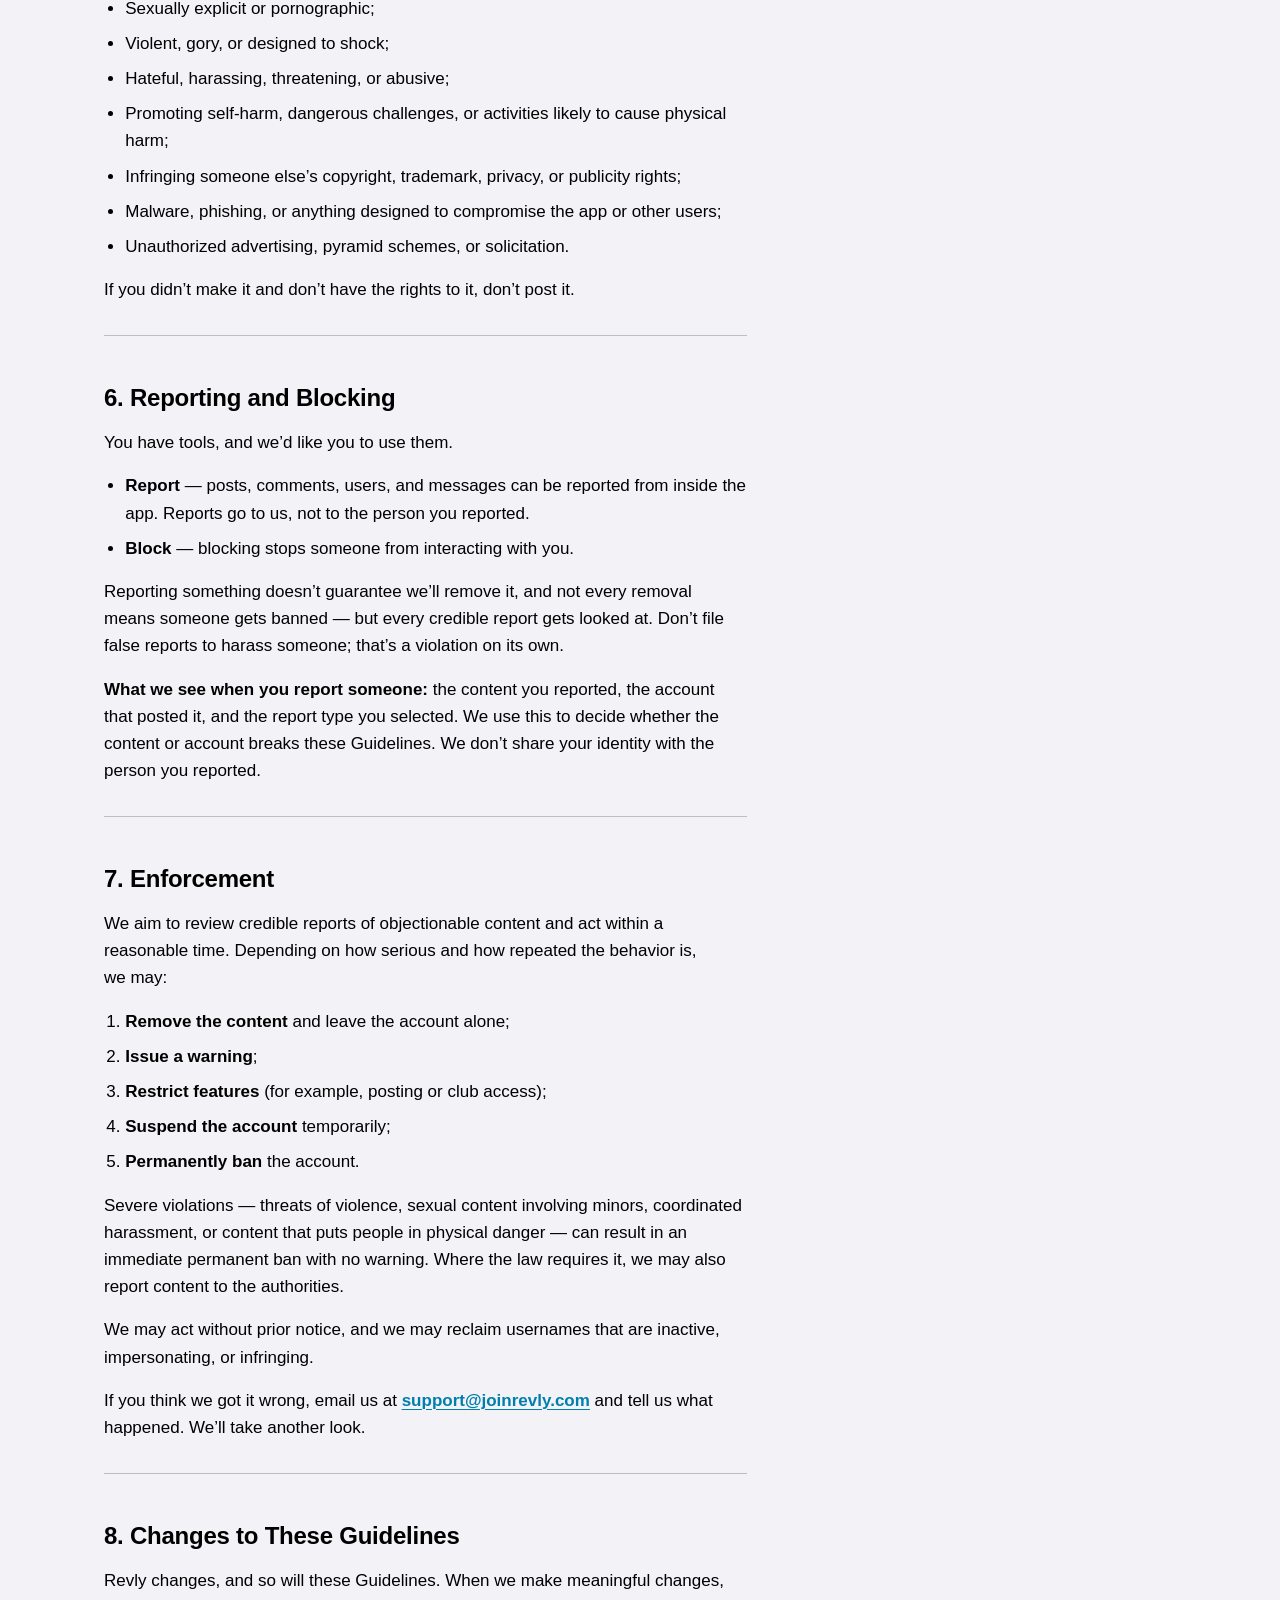
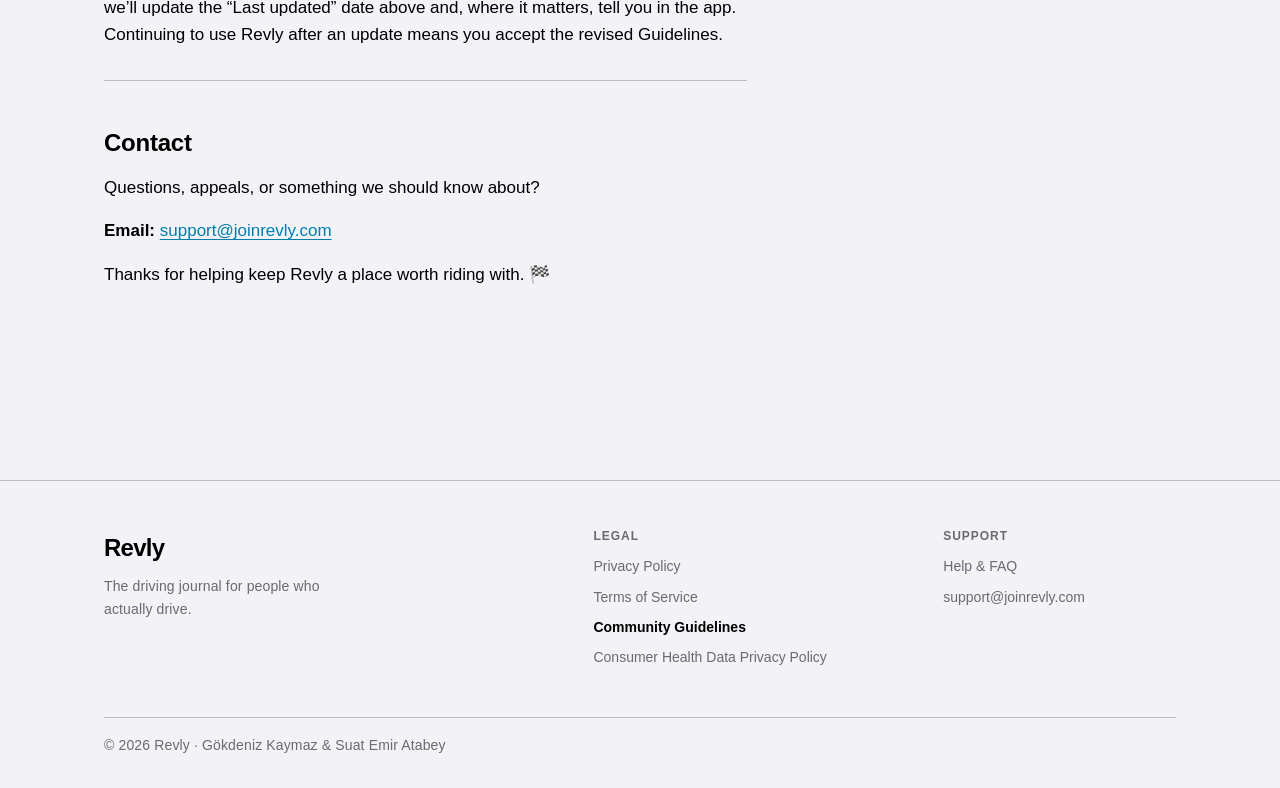
==== commit 014d638b: "Deploy site from gokdenis/revly@744beb2" ====
--- a/community-guidelines/index.html
+++ b/community-guidelines/index.html
@@ -1,4 +1,4 @@
-<!DOCTYPE html><html lang="en" data-astro-cid-5hce7sga> <head><meta charset="utf-8"><meta name="viewport" content="width=device-width, initial-scale=1"><title>Community Guidelines — Revly</title><meta name="description" content="What we expect from everyone on the feed."><link rel="canonical" href="https://joinrevly.com/community-guidelines/"><link rel="icon" href="/favicon.svg" type="image/svg+xml"><link rel="apple-touch-icon" href="/apple-touch-icon.png"><meta name="theme-color" content="#f2f2f7" media="(prefers-color-scheme: light)"><meta name="theme-color" content="#000000" media="(prefers-color-scheme: dark)"><meta property="og:type" content="website"><meta property="og:site_name" content="Revly"><meta property="og:title" content="Community Guidelines — Revly"><meta property="og:description" content="What we expect from everyone on the feed."><meta property="og:url" content="https://joinrevly.com/community-guidelines/"><meta property="og:image" content="https://joinrevly.com/og-legal.png"><meta property="og:image:width" content="1200"><meta property="og:image:height" content="630"><meta property="og:image:alt" content="Community Guidelines — Revly — Revly preview card"><meta name="twitter:card" content="summary_large_image"><link rel="stylesheet" href="/_astro/_legal_.D9r1Wwnw.css"></head> <body data-astro-cid-5hce7sga> <a class="visually-hidden skip" href="#main" data-astro-cid-5hce7sga>Skip to content</a> <!--
+<!DOCTYPE html><html lang="en" data-astro-cid-5hce7sga> <head><meta charset="utf-8"><meta name="viewport" content="width=device-width, initial-scale=1"><title>Community Guidelines — Revly</title><meta name="description" content="What we expect from everyone on the feed."><link rel="canonical" href="https://joinrevly.com/community-guidelines/"><link rel="icon" href="/favicon.svg" type="image/svg+xml"><link rel="apple-touch-icon" href="/apple-touch-icon.png"><meta name="theme-color" content="#f2f2f7" media="(prefers-color-scheme: light)"><meta name="theme-color" content="#000000" media="(prefers-color-scheme: dark)"><meta property="og:type" content="website"><meta property="og:site_name" content="Revly"><meta property="og:title" content="Community Guidelines — Revly"><meta property="og:description" content="What we expect from everyone on the feed."><meta property="og:url" content="https://joinrevly.com/community-guidelines/"><meta property="og:image" content="https://joinrevly.com/og-legal.png"><meta property="og:image:width" content="1200"><meta property="og:image:height" content="630"><meta property="og:image:alt" content="Community Guidelines — Revly — Revly preview card"><meta name="twitter:card" content="summary_large_image"><link rel="stylesheet" href="/_astro/_legal_.CESwizsb.css"></head> <body data-astro-cid-5hce7sga> <a class="visually-hidden skip" href="#main" data-astro-cid-5hce7sga>Skip to content</a> <!--
       The only glass surface on the site. `Glass.swift` reserves the material
       for chrome floating over live content, and a page of glass cards would be
       both illegible and slow — so content stays on the paper plane.
--- a/_astro/_legal_.CESwizsb.css
+++ b/_astro/_legal_.CESwizsb.css
@@ -0,0 +1 @@
+:root{color-scheme:light dark;--accent: #007fad;--accent-hover: #00678c;--ink-on-accent: #ffffff;--bg: #f2f2f7;--surface: #ffffff;--fg: #000000;--fg-secondary: rgba(60, 60, 67, .75);--fg-tertiary: rgba(60, 60, 67, .3);--line: rgba(60, 60, 67, .29);--s1: .25rem;--s2: .5rem;--s3: .75rem;--s4: 1rem;--s5: 1.5rem;--s6: 2rem;--s7: 3rem;--s8: 4rem;--s9: 6rem;--s10: 8rem;--r-card: 1rem;--r-panel: 1.75rem;--r-pill: 999px;--font-sans: -apple-system, BlinkMacSystemFont, "SF Pro Text", "Segoe UI", Roboto, Helvetica, Arial, sans-serif;--t-hero: clamp(2.5rem, 1.6rem + 3.6vw, 4.5rem);--t-display: clamp(2rem, 1.5rem + 2vw, 3rem);--t-title: 2.125rem;--t-section: 1.5rem;--t-subhead: 1.125rem;--t-body: 1.0625rem;--t-meta: .875rem;--t-eyebrow: .75rem;--container: 70rem;--header-h: 3.5rem;--measure: 68ch;--gutter: var(--s5);--dur-press: .1s;--dur-fast: .15s;--dur-slow: .32s;--ease-out: cubic-bezier(.23, 1, .32, 1);--ease: ease}@media(prefers-color-scheme:dark){:root{--accent: #13b2ec;--accent-hover: #51c2ec;--ink-on-accent: #04141a;--bg: #000000;--surface: #1c1c1e;--fg: #ffffff;--fg-secondary: rgba(235, 235, 245, .6);--fg-tertiary: rgba(235, 235, 245, .3);--line: rgba(84, 84, 88, .65)}}@media(prefers-contrast:more){:root{--accent: #00678c;--accent-hover: #004f6b;--fg-secondary: rgba(60, 60, 67, .85);--line: rgba(60, 60, 67, .6)}@media(prefers-color-scheme:dark){:root{--accent: #51c2ec;--accent-hover: #89d9f5;--ink-on-accent: #000000;--fg-secondary: rgba(235, 235, 245, .85);--line: rgba(84, 84, 88, .9)}}}*,*:before,*:after{box-sizing:border-box}html{-webkit-text-size-adjust:100%;scroll-behavior:smooth;interpolate-size:allow-keywords}body{margin:0;background:var(--bg);color:var(--fg);font-family:var(--font-sans);font-size:var(--t-body);line-height:1.6;-webkit-font-smoothing:antialiased;text-rendering:optimizeLegibility;font-optical-sizing:auto}h1,h2,h3,h4,p,ul,ol,figure{margin:0}ul,ol{padding-left:1.25em}img,picture,svg,video{display:block;max-width:100%;height:auto}time,data,.numeric{font-variant-numeric:tabular-nums}h1,h2,h3{line-height:1.2;letter-spacing:-.01em;text-wrap:balance}h1{font-size:var(--t-title);font-weight:650}h2{font-size:var(--t-section);font-weight:650}h3{font-size:var(--t-subhead);font-weight:620}p{text-wrap:pretty}a{color:var(--accent);text-decoration-thickness:1px;text-underline-offset:.2em;transition:color var(--dur-fast) var(--ease)}@media(hover:hover)and (pointer:fine){a:hover{color:var(--accent-hover)}}:focus-visible{outline:2px solid var(--accent);outline-offset:3px;border-radius:var(--s1)}.eyebrow{font-size:var(--t-eyebrow);font-weight:600;letter-spacing:.08em;text-transform:uppercase;color:var(--fg-secondary);font-variant-numeric:tabular-nums}.lead{font-size:clamp(1.125rem,1rem + .6vw,1.375rem);line-height:1.5;color:var(--fg-secondary)}.meta{font-size:var(--t-meta);letter-spacing:.01em;color:var(--fg-secondary)}.container{width:100%;max-width:var(--container);margin-inline:auto;padding-inline:var(--gutter)}.grid12{display:grid;grid-template-columns:repeat(12,minmax(0,1fr));gap:var(--gutter)}@media(max-width:900px){.grid12{grid-template-columns:1fr}}.card{background:var(--surface);border:1px solid var(--line);border-radius:var(--r-card);padding:var(--s5)}a.card{display:block;color:inherit;text-decoration:none;transition:border-color var(--dur-fast) var(--ease),background-color var(--dur-fast) var(--ease)}@media(hover:hover)and (pointer:fine){a.card:hover{border-color:var(--accent)}}a.card:active{background:color-mix(in srgb,var(--accent) 6%,var(--surface))}.glass{background:color-mix(in srgb,var(--bg) 72%,transparent);-webkit-backdrop-filter:blur(20px) saturate(180%);backdrop-filter:blur(20px) saturate(180%)}@supports not ((backdrop-filter: blur(1px)) or (-webkit-backdrop-filter: blur(1px))){.glass{background:var(--bg)}}@media(prefers-reduced-transparency:reduce){.glass{-webkit-backdrop-filter:none;backdrop-filter:none;background:var(--bg)}}.btn{display:inline-flex;align-items:center;justify-content:center;gap:var(--s2);padding:var(--s3) var(--s5);border:1px solid transparent;border-radius:var(--r-pill);background:var(--accent);color:var(--ink-on-accent);font-size:var(--t-body);font-weight:600;text-decoration:none;cursor:pointer;transition:background-color var(--dur-fast) var(--ease),transform var(--dur-press) var(--ease-out)}@media(hover:hover)and (pointer:fine){.btn:hover{background:var(--accent-hover);color:var(--ink-on-accent)}}.btn:active{transform:scale(.97)}.btn--secondary{background:transparent;color:var(--fg);border-color:var(--line)}@media(hover:hover)and (pointer:fine){.btn--secondary:hover{background:color-mix(in srgb,var(--fg) 6%,transparent);color:var(--fg);border-color:var(--fg-tertiary)}}.pill{display:inline-flex;align-items:center;gap:var(--s2);padding:var(--s2) var(--s4);border:1px solid var(--line);border-radius:var(--r-pill);font-size:var(--t-meta);color:var(--fg-secondary)}.prose{max-width:var(--measure)}.prose>*+*{margin-top:var(--s4)}.prose h2{margin-top:var(--s7);font-size:var(--t-section)}.prose h3{margin-top:var(--s5)}.prose li+li{margin-top:var(--s2)}.prose hr{margin-block:var(--s6);border:none;border-top:1px solid var(--line)}.prose code{padding:.15em .4em;border-radius:var(--s1);background:color-mix(in srgb,var(--fg) 8%,transparent);font-size:.9em}.prose table{display:block;width:max-content;max-width:100%;overflow-x:auto;border-collapse:collapse;font-size:var(--t-meta)}.prose th,.prose td{padding:var(--s3);border:1px solid var(--line);text-align:left;vertical-align:top}.prose th{background:var(--surface);font-weight:620}@media(prefers-reduced-motion:reduce){html{scroll-behavior:auto}*,*:before,*:after{animation-duration:.01ms!important;animation-iteration-count:1!important;transition-duration:.01ms!important}}@media print{header.site,.site-footer nav,.skip{display:none}body{background:#fff;color:#000;font-size:11pt}.prose-page{padding-block:0}.prose{max-width:none}.prose a[href^=http]:after{content:" (" attr(href) ")";font-size:.85em;word-break:break-all}h1,h2,h3{break-after:avoid}li,tr{break-inside:avoid}}.visually-hidden:not(:focus):not(:active){position:absolute;width:1px;height:1px;overflow:hidden;clip-path:inset(50%);white-space:nowrap}.wordmark[data-astro-cid-hhuuaa7r]{font-size:1.125rem;font-weight:660;letter-spacing:-.03em;color:var(--fg)}.wordmark--lg[data-astro-cid-hhuuaa7r]{font-size:1.5rem}.skip[data-astro-cid-5hce7sga]{position:absolute;top:var(--s3);left:var(--s3);z-index:20;padding:var(--s2) var(--s4);border-radius:var(--r-pill);background:var(--accent);color:var(--ink-on-accent);text-decoration:none}header[data-astro-cid-5hce7sga].site{position:sticky;top:0;z-index:10;border-bottom:1px solid var(--line)}@supports (animation-timeline: scroll()){header[data-astro-cid-5hce7sga].site{border-bottom-color:transparent;animation:header-edge linear both;animation-timeline:scroll();animation-range:0 4rem}@keyframes header-edge{to{border-bottom-color:var(--line)}}}.bar[data-astro-cid-5hce7sga]{display:flex;align-items:center;gap:var(--s5);min-height:var(--header-h)}.brand[data-astro-cid-5hce7sga]{text-decoration:none}header[data-astro-cid-5hce7sga] nav[data-astro-cid-5hce7sga]{margin-left:auto;display:flex;gap:var(--s5);font-size:var(--t-meta)}header[data-astro-cid-5hce7sga] nav[data-astro-cid-5hce7sga] a[data-astro-cid-5hce7sga]{color:var(--fg-secondary);font-weight:500;letter-spacing:.01em;text-decoration:none;transition:color var(--dur-press) var(--ease)}@media(hover:hover)and (pointer:fine){header[data-astro-cid-5hce7sga] nav[data-astro-cid-5hce7sga] a[data-astro-cid-5hce7sga]:hover{color:var(--fg)}}header[data-astro-cid-5hce7sga] nav[data-astro-cid-5hce7sga] a[data-astro-cid-5hce7sga]:active{color:var(--accent)}header[data-astro-cid-5hce7sga] nav[data-astro-cid-5hce7sga] a[data-astro-cid-5hce7sga][aria-current=page]{color:var(--fg);font-weight:600}main[data-astro-cid-5hce7sga]{min-height:60vh}.prose-page[data-astro-cid-5hce7sga]{padding-block:var(--s8) var(--s9)}.site-footer[data-astro-cid-5hce7sga]{margin-top:var(--s9);padding-block:var(--s7) var(--s6);border-top:1px solid var(--line)}.footer-top[data-astro-cid-5hce7sga]{display:grid;grid-template-columns:2fr 1.4fr 1fr;gap:var(--s7) var(--gutter)}@media(max-width:760px){.footer-top[data-astro-cid-5hce7sga]{grid-template-columns:1fr;gap:var(--s6)}}.footer-brand[data-astro-cid-5hce7sga] p[data-astro-cid-5hce7sga]{margin-top:var(--s2);max-width:34ch}.footer-links[data-astro-cid-5hce7sga] h2[data-astro-cid-5hce7sga]{margin-bottom:var(--s3)}.footer-links[data-astro-cid-5hce7sga] ul[data-astro-cid-5hce7sga]{list-style:none;padding:0;display:grid;gap:var(--s2);font-size:var(--t-meta)}.footer-links[data-astro-cid-5hce7sga] a[data-astro-cid-5hce7sga]{color:var(--fg-secondary);text-decoration:none}@media(hover:hover)and (pointer:fine){.footer-links[data-astro-cid-5hce7sga] a[data-astro-cid-5hce7sga]:hover{color:var(--fg)}}.footer-links[data-astro-cid-5hce7sga] a[data-astro-cid-5hce7sga]:active{color:var(--accent)}.footer-links[data-astro-cid-5hce7sga] a[data-astro-cid-5hce7sga][aria-current=page]{color:var(--fg);font-weight:600}.colophon[data-astro-cid-5hce7sga]{margin-top:var(--s7);padding-top:var(--s4);border-top:1px solid var(--line)}
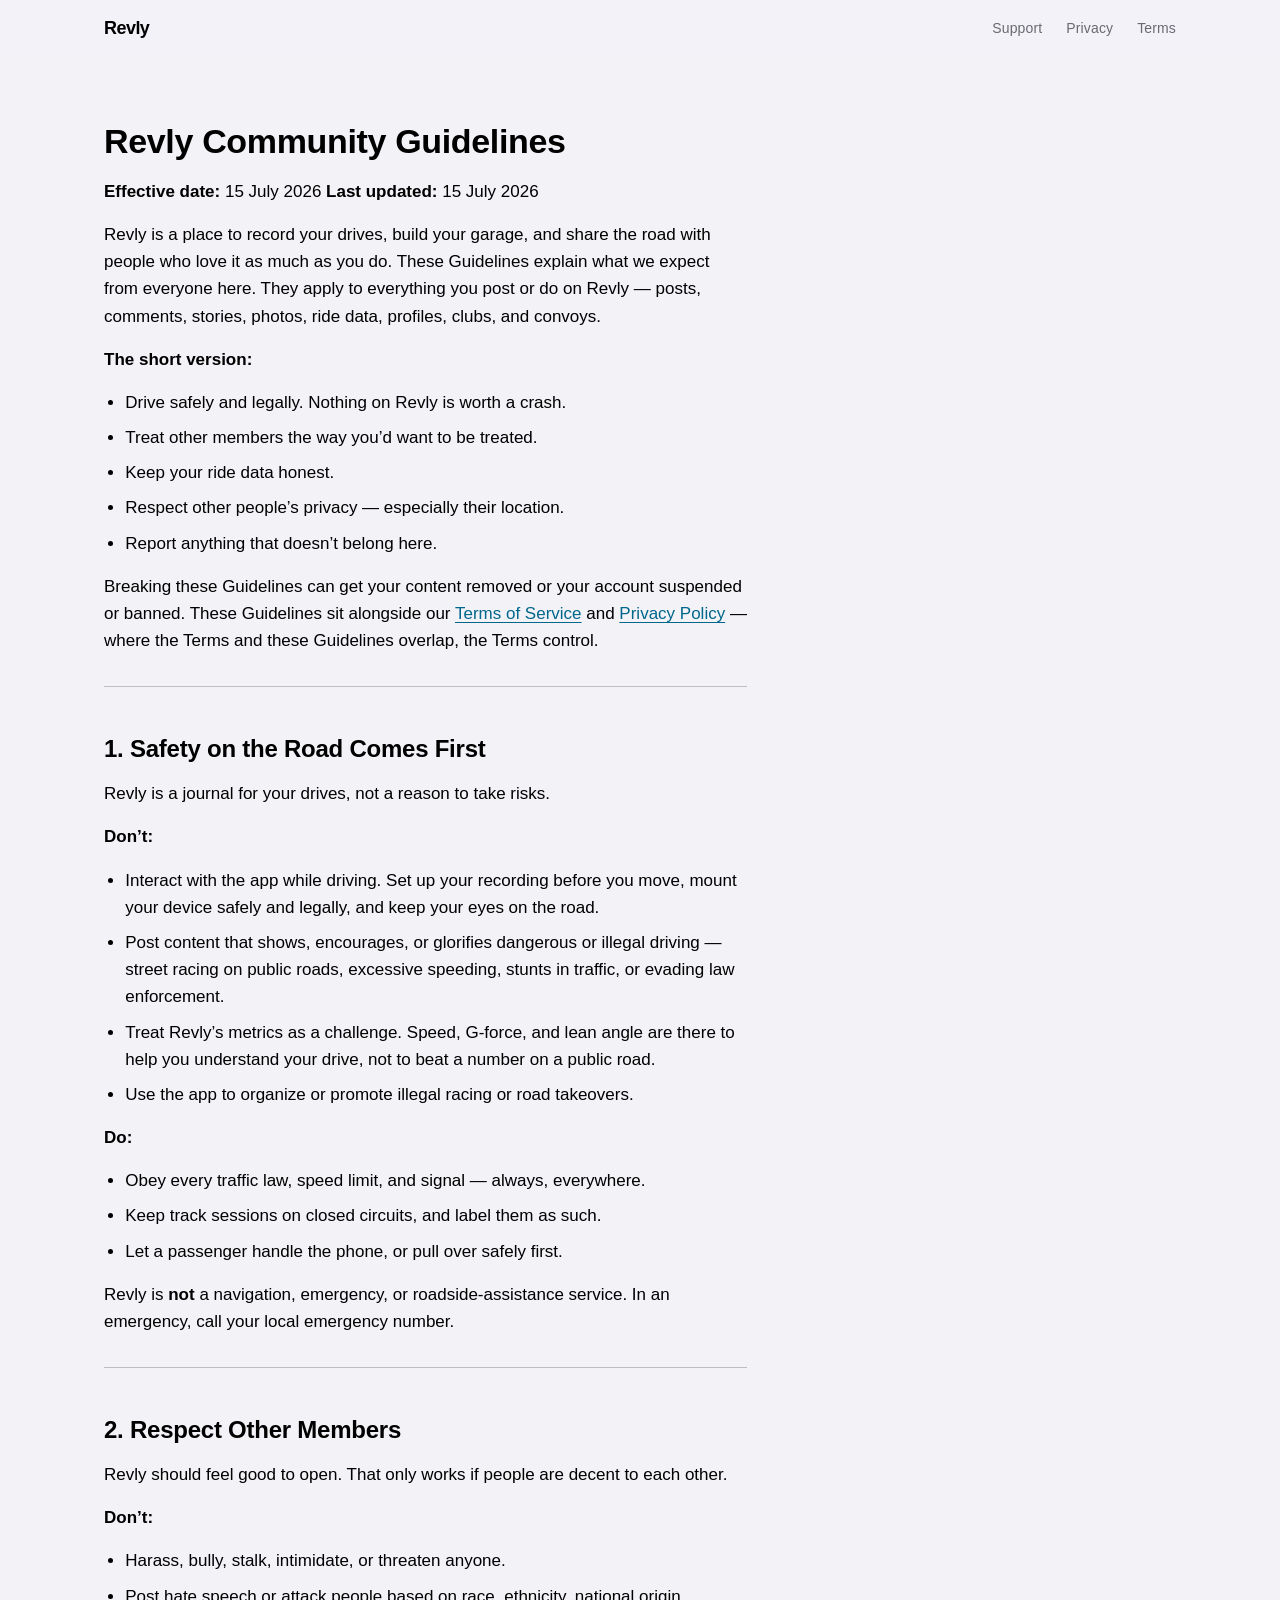
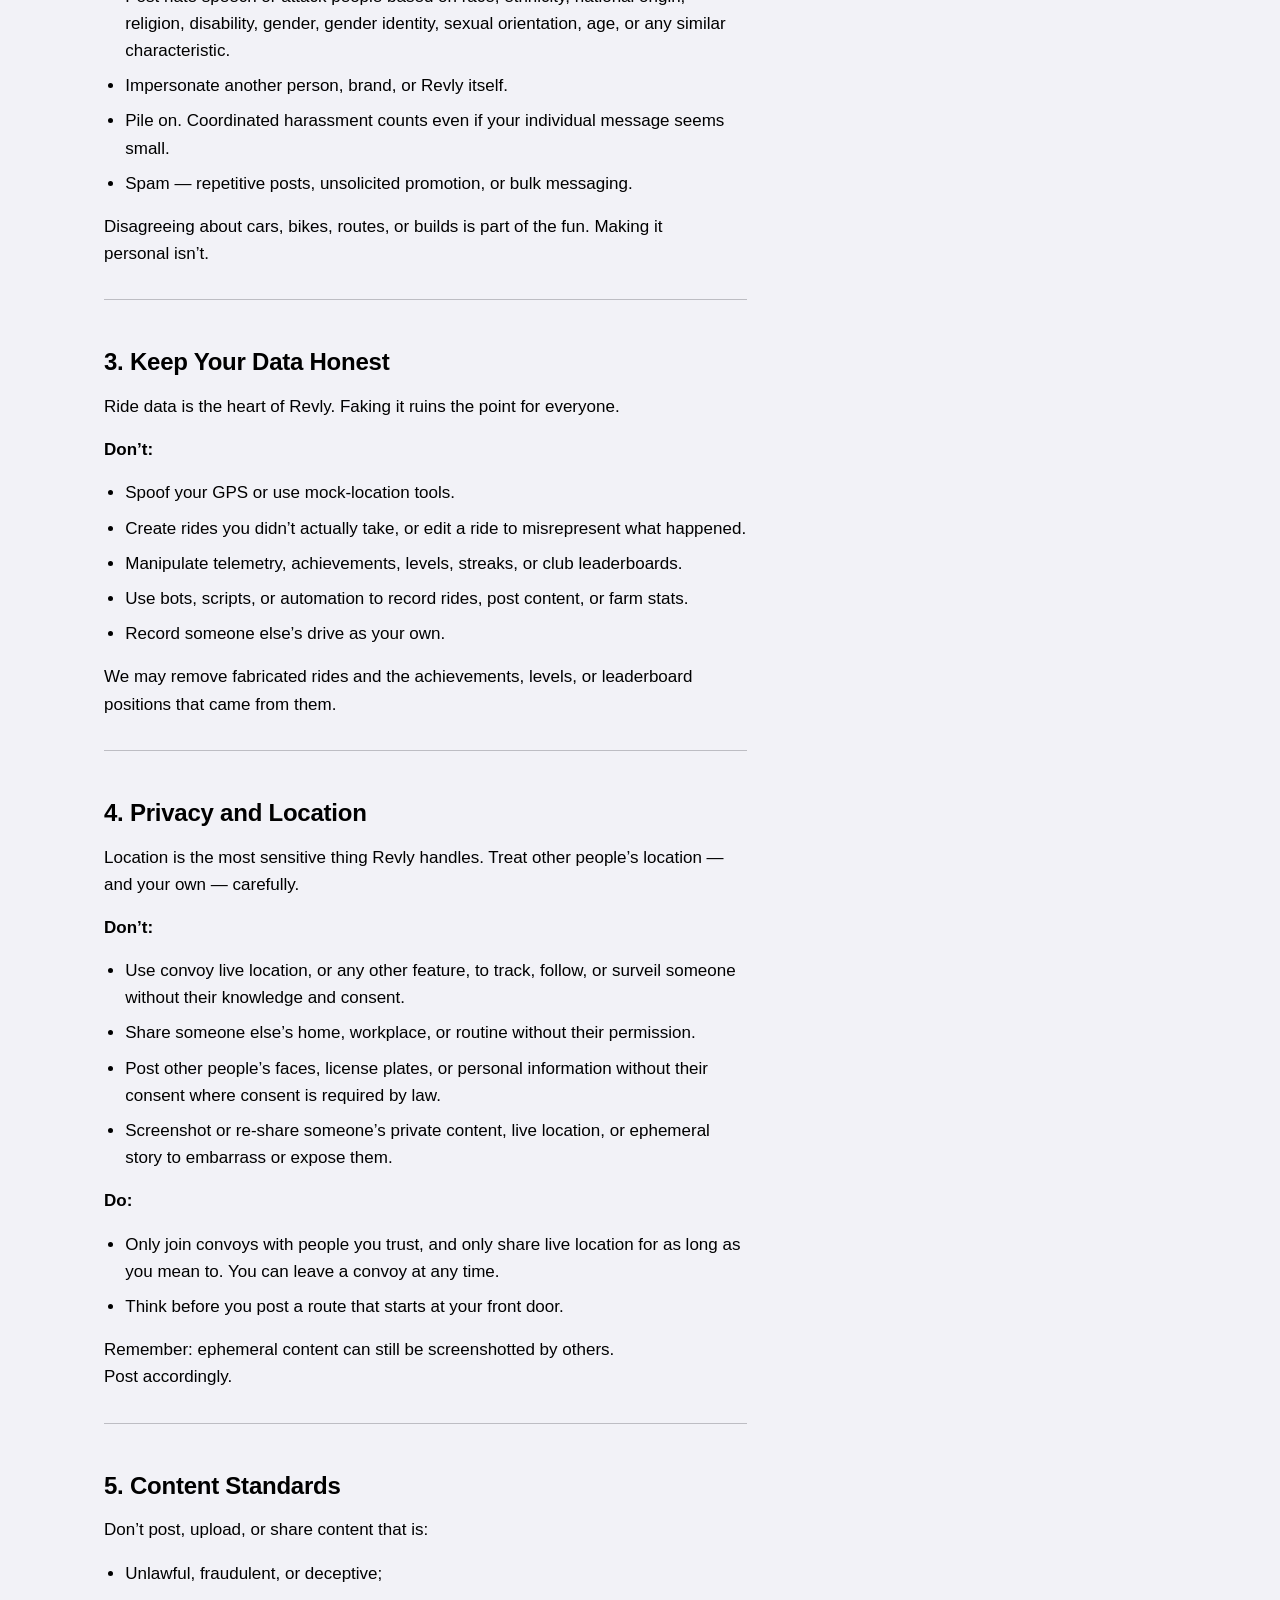
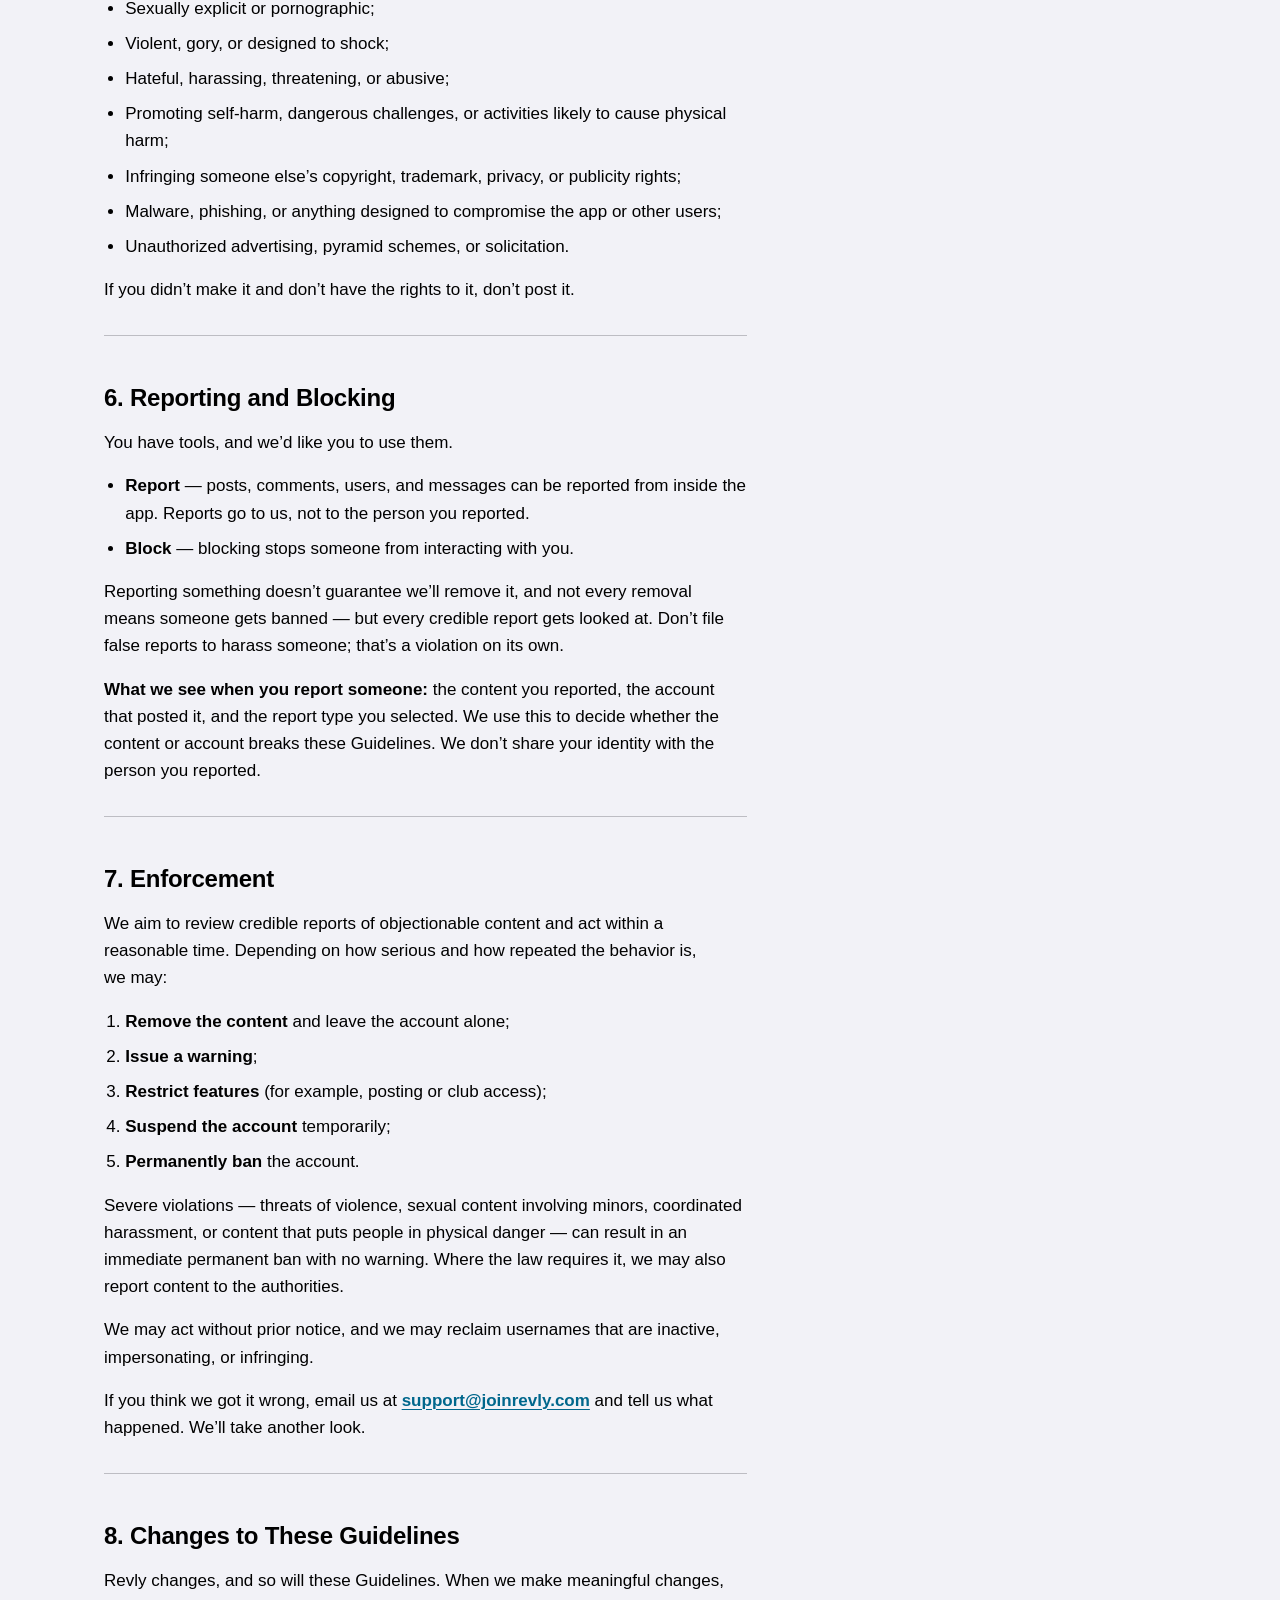
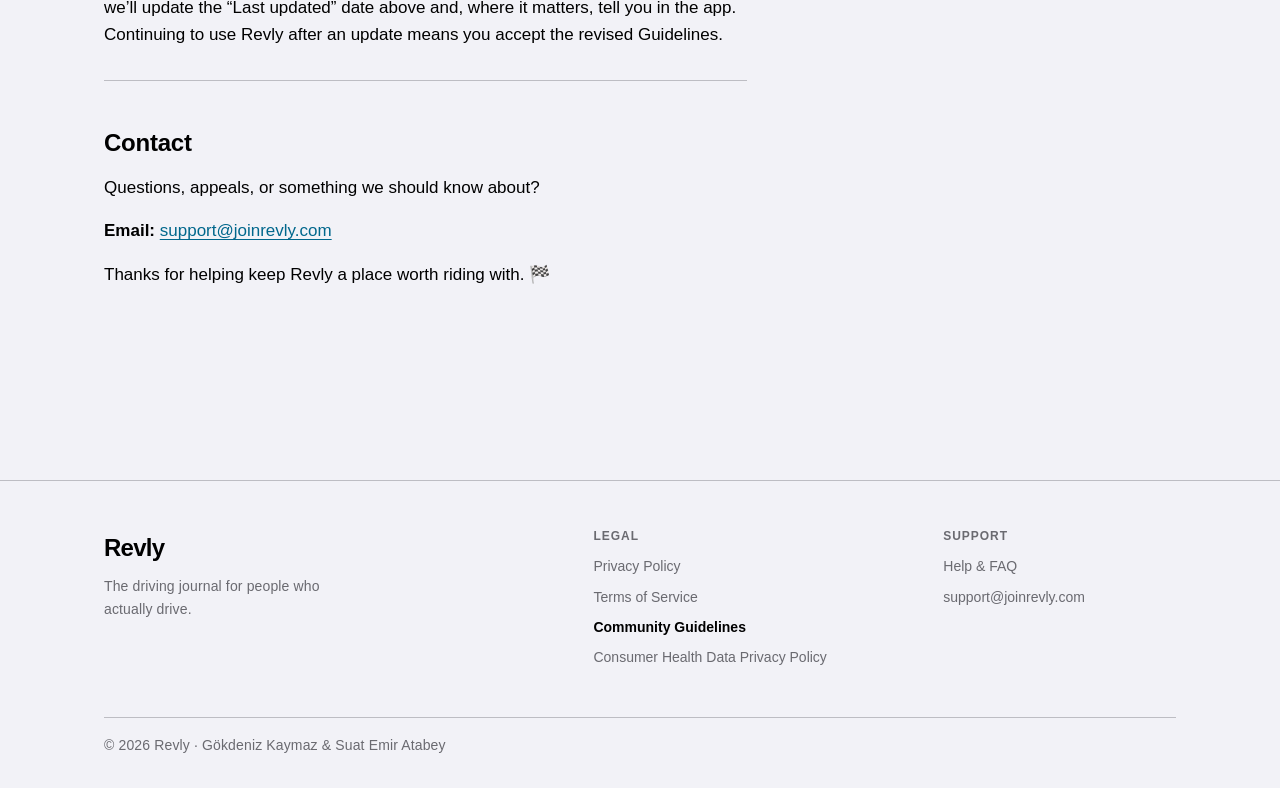
==== commit fbc1902f: "Deploy site from gokdenis/revly@f8b2ed3" ====
--- a/community-guidelines/index.html
+++ b/community-guidelines/index.html
@@ -1,4 +1,4 @@
-<!DOCTYPE html><html lang="en" data-astro-cid-5hce7sga> <head><meta charset="utf-8"><meta name="viewport" content="width=device-width, initial-scale=1"><title>Community Guidelines — Revly</title><meta name="description" content="What we expect from everyone on the feed."><link rel="canonical" href="https://joinrevly.com/community-guidelines/"><link rel="icon" href="/favicon.svg" type="image/svg+xml"><link rel="apple-touch-icon" href="/apple-touch-icon.png"><meta name="theme-color" content="#f2f2f7" media="(prefers-color-scheme: light)"><meta name="theme-color" content="#000000" media="(prefers-color-scheme: dark)"><meta property="og:type" content="website"><meta property="og:site_name" content="Revly"><meta property="og:title" content="Community Guidelines — Revly"><meta property="og:description" content="What we expect from everyone on the feed."><meta property="og:url" content="https://joinrevly.com/community-guidelines/"><meta property="og:image" content="https://joinrevly.com/og-legal.png"><meta property="og:image:width" content="1200"><meta property="og:image:height" content="630"><meta property="og:image:alt" content="Community Guidelines — Revly — Revly preview card"><meta name="twitter:card" content="summary_large_image"><link rel="stylesheet" href="/_astro/_legal_.CESwizsb.css"></head> <body data-astro-cid-5hce7sga> <a class="visually-hidden skip" href="#main" data-astro-cid-5hce7sga>Skip to content</a> <!--
+<!DOCTYPE html><html lang="en" data-astro-cid-5hce7sga> <head><meta charset="utf-8"><meta name="viewport" content="width=device-width, initial-scale=1"><title>Community Guidelines — Revly</title><meta name="description" content="What we expect from everyone on the feed."><link rel="canonical" href="https://joinrevly.com/community-guidelines/"><link rel="icon" href="/favicon.svg" type="image/svg+xml"><link rel="apple-touch-icon" href="/apple-touch-icon.png"><meta name="theme-color" content="#f2f2f7" media="(prefers-color-scheme: light)"><meta name="theme-color" content="#000000" media="(prefers-color-scheme: dark)"><meta property="og:type" content="website"><meta property="og:site_name" content="Revly"><meta property="og:title" content="Community Guidelines — Revly"><meta property="og:description" content="What we expect from everyone on the feed."><meta property="og:url" content="https://joinrevly.com/community-guidelines/"><meta property="og:image" content="https://joinrevly.com/og-legal.png"><meta property="og:image:width" content="1200"><meta property="og:image:height" content="630"><meta property="og:image:alt" content="Community Guidelines — Revly — Revly preview card"><meta name="twitter:card" content="summary_large_image"><link rel="stylesheet" href="/_astro/_legal_.C1qsL_gj.css"></head> <body data-astro-cid-5hce7sga> <a class="visually-hidden skip" href="#main" data-astro-cid-5hce7sga>Skip to content</a> <!--
       The only glass surface on the site. `Glass.swift` reserves the material
       for chrome floating over live content, and a page of glass cards would be
       both illegible and slow — so content stays on the paper plane.
--- a/_astro/_legal_.C1qsL_gj.css
+++ b/_astro/_legal_.C1qsL_gj.css
@@ -0,0 +1 @@
+:root{color-scheme:light dark;--accent: #007fad;--accent-hover: #00678c;--accent-text: #00678c;--accent-text-hover: #004f6b;--ink-on-accent: #ffffff;--bg: #f2f2f7;--surface: #ffffff;--fg: #000000;--fg-secondary: rgba(60, 60, 67, .75);--fg-tertiary: rgba(60, 60, 67, .3);--line: rgba(60, 60, 67, .29);--s1: .25rem;--s2: .5rem;--s3: .75rem;--s4: 1rem;--s5: 1.5rem;--s6: 2rem;--s7: 3rem;--s8: 4rem;--s9: 6rem;--s10: 8rem;--r-card: 1rem;--r-panel: 1.75rem;--r-pill: 999px;--font-sans: -apple-system, BlinkMacSystemFont, "SF Pro Text", "Segoe UI", Roboto, Helvetica, Arial, sans-serif;--t-hero: clamp(2.5rem, 1.6rem + 3.6vw, 4.5rem);--t-display: clamp(2rem, 1.5rem + 2vw, 3rem);--t-title: 2.125rem;--t-section: 1.5rem;--t-subhead: 1.125rem;--t-body: 1.0625rem;--t-meta: .875rem;--t-eyebrow: .75rem;--container: 70rem;--header-h: 3.5rem;--measure: 68ch;--gutter: var(--s5);--dur-press: .1s;--dur-fast: .15s;--dur-slow: .32s;--ease-out: cubic-bezier(.23, 1, .32, 1);--ease: ease}@media(prefers-color-scheme:dark){:root{--accent: #13b2ec;--accent-hover: #51c2ec;--accent-text: #13b2ec;--accent-text-hover: #51c2ec;--ink-on-accent: #04141a;--bg: #000000;--surface: #1c1c1e;--fg: #ffffff;--fg-secondary: rgba(235, 235, 245, .6);--fg-tertiary: rgba(235, 235, 245, .3);--line: rgba(84, 84, 88, .65)}}@media(prefers-contrast:more){:root{--accent: #00678c;--accent-hover: #004f6b;--accent-text: #004f6b;--accent-text-hover: #00374b;--fg-secondary: rgba(60, 60, 67, .85);--line: rgba(60, 60, 67, .6)}@media(prefers-color-scheme:dark){:root{--accent: #51c2ec;--accent-hover: #89d9f5;--accent-text: #51c2ec;--accent-text-hover: #89d9f5;--ink-on-accent: #000000;--fg-secondary: rgba(235, 235, 245, .85);--line: rgba(84, 84, 88, .9)}}}*,*:before,*:after{box-sizing:border-box}html{-webkit-text-size-adjust:100%;scroll-behavior:smooth;interpolate-size:allow-keywords}body{margin:0;background:var(--bg);color:var(--fg);font-family:var(--font-sans);font-size:var(--t-body);line-height:1.6;-webkit-font-smoothing:antialiased;text-rendering:optimizeLegibility;font-optical-sizing:auto}h1,h2,h3,h4,p,ul,ol,figure{margin:0}ul,ol{padding-left:1.25em}img,picture,svg,video{display:block;max-width:100%;height:auto}time,data,.numeric{font-variant-numeric:tabular-nums}h1,h2,h3{line-height:1.2;letter-spacing:-.01em;text-wrap:balance}h1{font-size:var(--t-title);font-weight:650}h2{font-size:var(--t-section);font-weight:650}h3{font-size:var(--t-subhead);font-weight:620}p{text-wrap:pretty}a{color:var(--accent-text);text-decoration-thickness:1px;text-underline-offset:.2em;transition:color var(--dur-fast) var(--ease)}@media(hover:hover)and (pointer:fine){a:hover{color:var(--accent-text-hover)}}:focus-visible{outline:2px solid var(--accent);outline-offset:3px;border-radius:var(--s1)}.eyebrow{font-size:var(--t-eyebrow);font-weight:600;letter-spacing:.08em;text-transform:uppercase;color:var(--fg-secondary);font-variant-numeric:tabular-nums}.lead{font-size:clamp(1.125rem,1rem + .6vw,1.375rem);line-height:1.5;color:var(--fg-secondary)}.meta{font-size:var(--t-meta);letter-spacing:.01em;color:var(--fg-secondary)}.container{width:100%;max-width:var(--container);margin-inline:auto;padding-inline:var(--gutter)}.grid12{display:grid;grid-template-columns:repeat(12,minmax(0,1fr));gap:var(--gutter)}@media(max-width:900px){.grid12{grid-template-columns:1fr}}.card{background:var(--surface);border:1px solid var(--line);border-radius:var(--r-card);padding:var(--s5)}a.card{display:block;color:inherit;text-decoration:none;transition:border-color var(--dur-fast) var(--ease),background-color var(--dur-fast) var(--ease)}@media(hover:hover)and (pointer:fine){a.card:hover{border-color:var(--accent)}}a.card:active{background:color-mix(in srgb,var(--accent) 6%,var(--surface))}.glass{background:color-mix(in srgb,var(--bg) 72%,transparent);-webkit-backdrop-filter:blur(20px) saturate(180%);backdrop-filter:blur(20px) saturate(180%)}@supports not ((backdrop-filter: blur(1px)) or (-webkit-backdrop-filter: blur(1px))){.glass{background:var(--bg)}}@media(prefers-reduced-transparency:reduce){.glass{-webkit-backdrop-filter:none;backdrop-filter:none;background:var(--bg)}}.btn{display:inline-flex;align-items:center;justify-content:center;gap:var(--s2);padding:var(--s3) var(--s5);border:1px solid transparent;border-radius:var(--r-pill);background:var(--accent);color:var(--ink-on-accent);font-size:var(--t-body);font-weight:600;text-decoration:none;cursor:pointer;transition:background-color var(--dur-fast) var(--ease),transform var(--dur-press) var(--ease-out)}@media(hover:hover)and (pointer:fine){.btn:hover{background:var(--accent-hover);color:var(--ink-on-accent)}}.btn:active{transform:scale(.97)}.btn--secondary{background:transparent;color:var(--fg);border-color:var(--line)}@media(hover:hover)and (pointer:fine){.btn--secondary:hover{background:color-mix(in srgb,var(--fg) 6%,transparent);color:var(--fg);border-color:var(--fg-tertiary)}}.pill{display:inline-flex;align-items:center;gap:var(--s2);padding:var(--s2) var(--s4);border:1px solid var(--line);border-radius:var(--r-pill);font-size:var(--t-meta);color:var(--fg-secondary)}.prose{max-width:var(--measure)}.prose>*+*{margin-top:var(--s4)}.prose h2{margin-top:var(--s7);font-size:var(--t-section)}.prose h3{margin-top:var(--s5)}.prose li+li{margin-top:var(--s2)}.prose hr{margin-block:var(--s6);border:none;border-top:1px solid var(--line)}.prose code{padding:.15em .4em;border-radius:var(--s1);background:color-mix(in srgb,var(--fg) 8%,transparent);font-size:.9em}.prose table{display:block;width:max-content;max-width:100%;overflow-x:auto;border-collapse:collapse;font-size:var(--t-meta)}.prose th,.prose td{padding:var(--s3);border:1px solid var(--line);text-align:left;vertical-align:top}.prose th{background:var(--surface);font-weight:620}@media(prefers-reduced-motion:reduce){html{scroll-behavior:auto}*,*:before,*:after{animation-duration:.01ms!important;animation-iteration-count:1!important;transition-duration:.01ms!important}}@media print{header.site,.site-footer nav,.skip{display:none}body{background:#fff;color:#000;font-size:11pt}.prose-page{padding-block:0}.prose{max-width:none}.prose a[href^=http]:after{content:" (" attr(href) ")";font-size:.85em;word-break:break-all}h1,h2,h3{break-after:avoid}li,tr{break-inside:avoid}}.visually-hidden:not(:focus):not(:active){position:absolute;width:1px;height:1px;overflow:hidden;clip-path:inset(50%);white-space:nowrap}.wordmark[data-astro-cid-hhuuaa7r]{font-size:1.125rem;font-weight:660;letter-spacing:-.03em;color:var(--fg)}.wordmark--lg[data-astro-cid-hhuuaa7r]{font-size:1.5rem}.skip[data-astro-cid-5hce7sga]{position:absolute;top:var(--s3);left:var(--s3);z-index:20;padding:var(--s2) var(--s4);border-radius:var(--r-pill);background:var(--accent);color:var(--ink-on-accent);text-decoration:none}header[data-astro-cid-5hce7sga].site{position:sticky;top:0;z-index:10;border-bottom:1px solid var(--line)}@supports (animation-timeline: scroll()){header[data-astro-cid-5hce7sga].site{border-bottom-color:transparent;animation:header-edge linear both;animation-timeline:scroll();animation-range:0 4rem}@keyframes header-edge{to{border-bottom-color:var(--line)}}}.bar[data-astro-cid-5hce7sga]{display:flex;align-items:center;gap:var(--s5);min-height:var(--header-h)}.brand[data-astro-cid-5hce7sga]{text-decoration:none}header[data-astro-cid-5hce7sga] nav[data-astro-cid-5hce7sga]{margin-left:auto;display:flex;gap:var(--s5);font-size:var(--t-meta)}header[data-astro-cid-5hce7sga] nav[data-astro-cid-5hce7sga] a[data-astro-cid-5hce7sga]{color:var(--fg-secondary);font-weight:500;letter-spacing:.01em;text-decoration:none;transition:color var(--dur-press) var(--ease)}@media(hover:hover)and (pointer:fine){header[data-astro-cid-5hce7sga] nav[data-astro-cid-5hce7sga] a[data-astro-cid-5hce7sga]:hover{color:var(--fg)}}header[data-astro-cid-5hce7sga] nav[data-astro-cid-5hce7sga] a[data-astro-cid-5hce7sga]:active{color:var(--accent-text)}header[data-astro-cid-5hce7sga] nav[data-astro-cid-5hce7sga] a[data-astro-cid-5hce7sga][aria-current=page]{color:var(--fg);font-weight:600}main[data-astro-cid-5hce7sga]{min-height:60vh}.prose-page[data-astro-cid-5hce7sga]{padding-block:var(--s8) var(--s9)}.site-footer[data-astro-cid-5hce7sga]{margin-top:var(--s9);padding-block:var(--s7) var(--s6);border-top:1px solid var(--line)}.footer-top[data-astro-cid-5hce7sga]{display:grid;grid-template-columns:2fr 1.4fr 1fr;gap:var(--s7) var(--gutter)}@media(max-width:760px){.footer-top[data-astro-cid-5hce7sga]{grid-template-columns:1fr;gap:var(--s6)}}.footer-brand[data-astro-cid-5hce7sga] p[data-astro-cid-5hce7sga]{margin-top:var(--s2);max-width:34ch}.footer-links[data-astro-cid-5hce7sga] h2[data-astro-cid-5hce7sga]{margin-bottom:var(--s3)}.footer-links[data-astro-cid-5hce7sga] ul[data-astro-cid-5hce7sga]{list-style:none;padding:0;display:grid;gap:var(--s2);font-size:var(--t-meta)}.footer-links[data-astro-cid-5hce7sga] a[data-astro-cid-5hce7sga]{color:var(--fg-secondary);text-decoration:none}@media(hover:hover)and (pointer:fine){.footer-links[data-astro-cid-5hce7sga] a[data-astro-cid-5hce7sga]:hover{color:var(--fg)}}.footer-links[data-astro-cid-5hce7sga] a[data-astro-cid-5hce7sga]:active{color:var(--accent-text)}.footer-links[data-astro-cid-5hce7sga] a[data-astro-cid-5hce7sga][aria-current=page]{color:var(--fg);font-weight:600}.colophon[data-astro-cid-5hce7sga]{margin-top:var(--s7);padding-top:var(--s4);border-top:1px solid var(--line)}
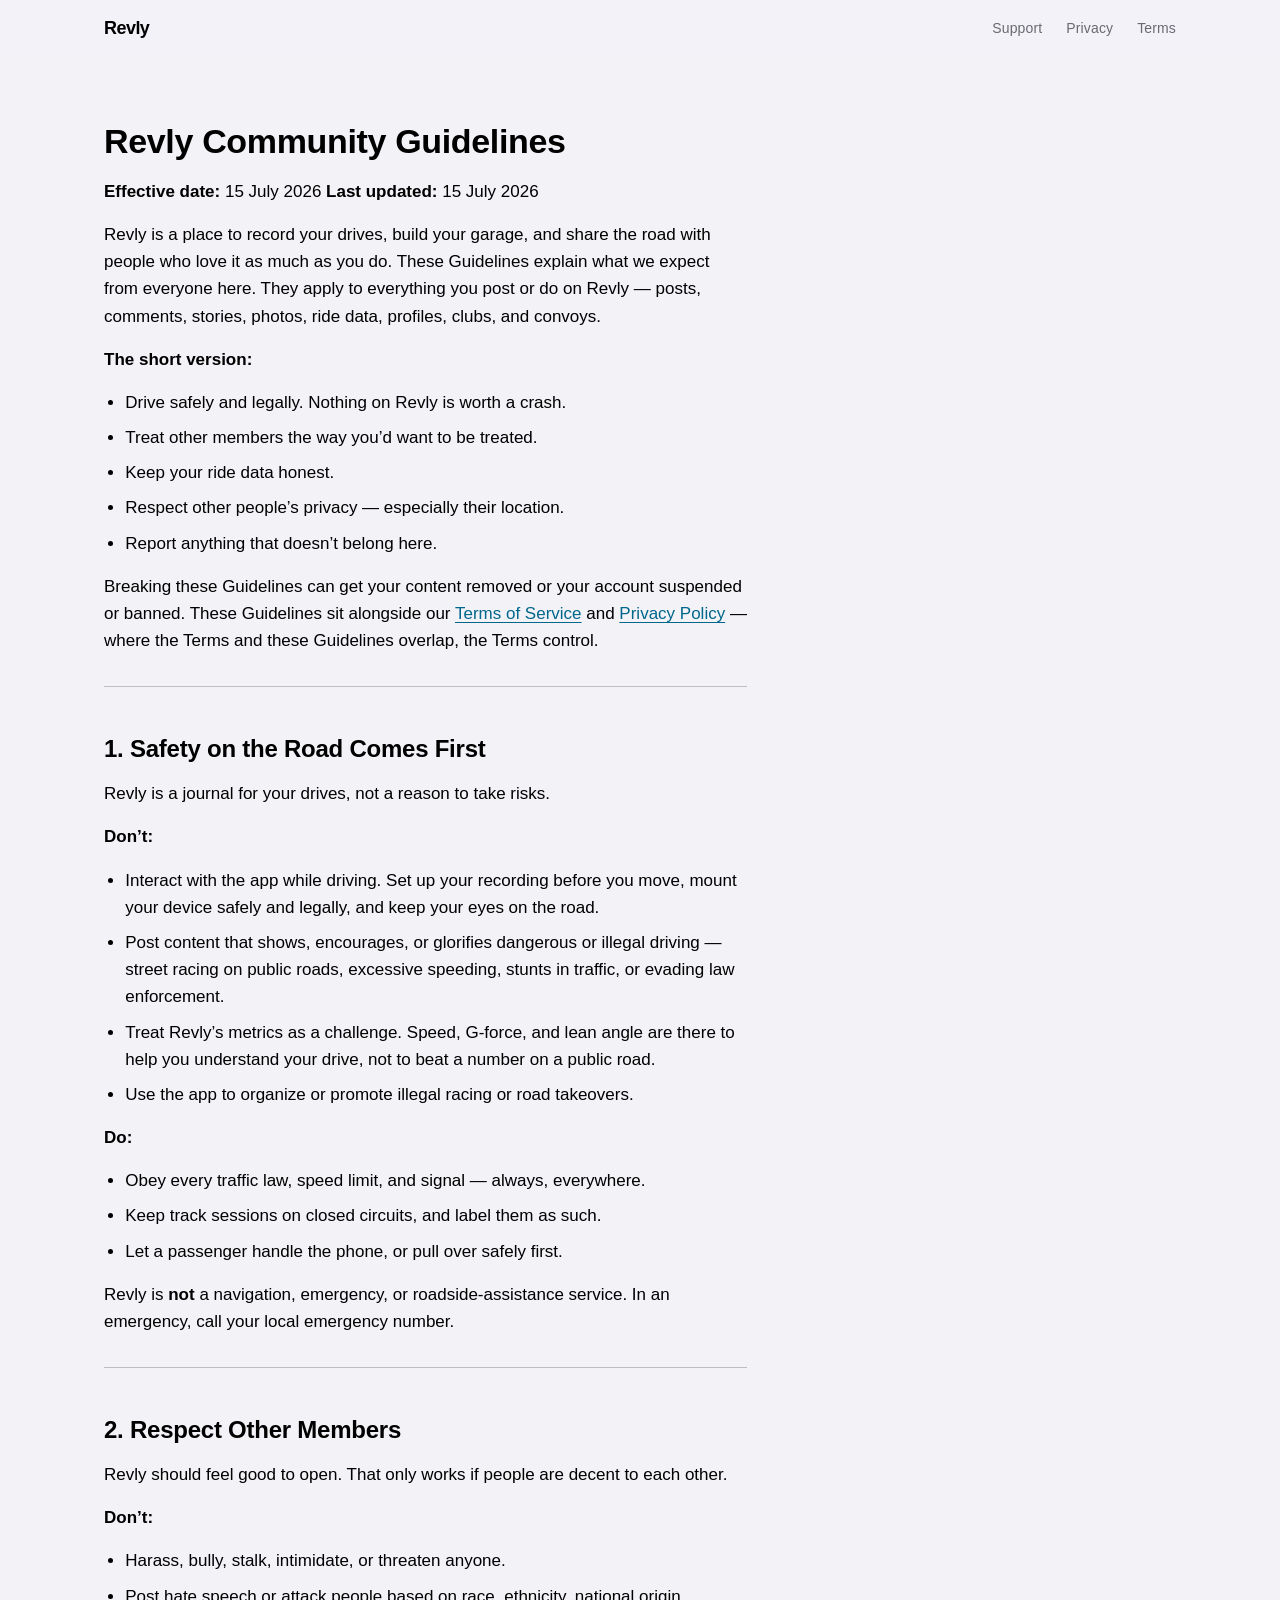
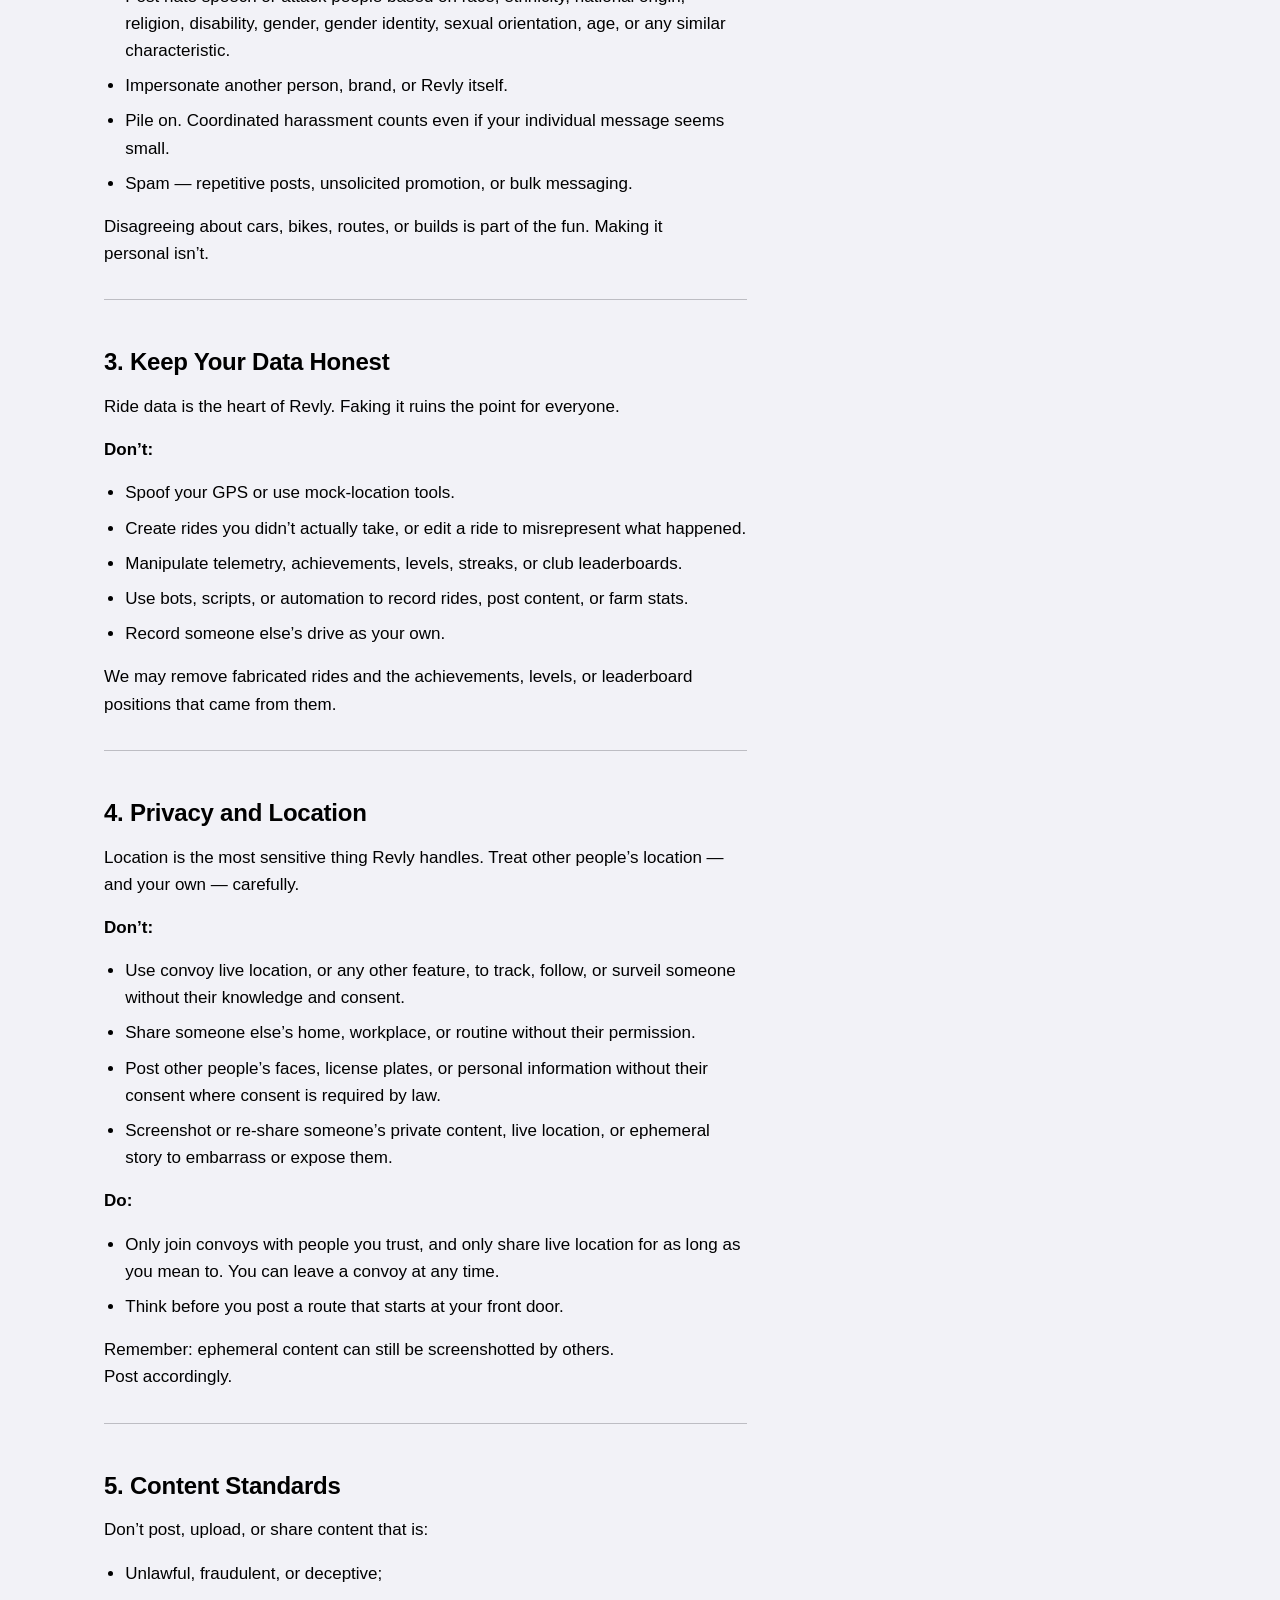
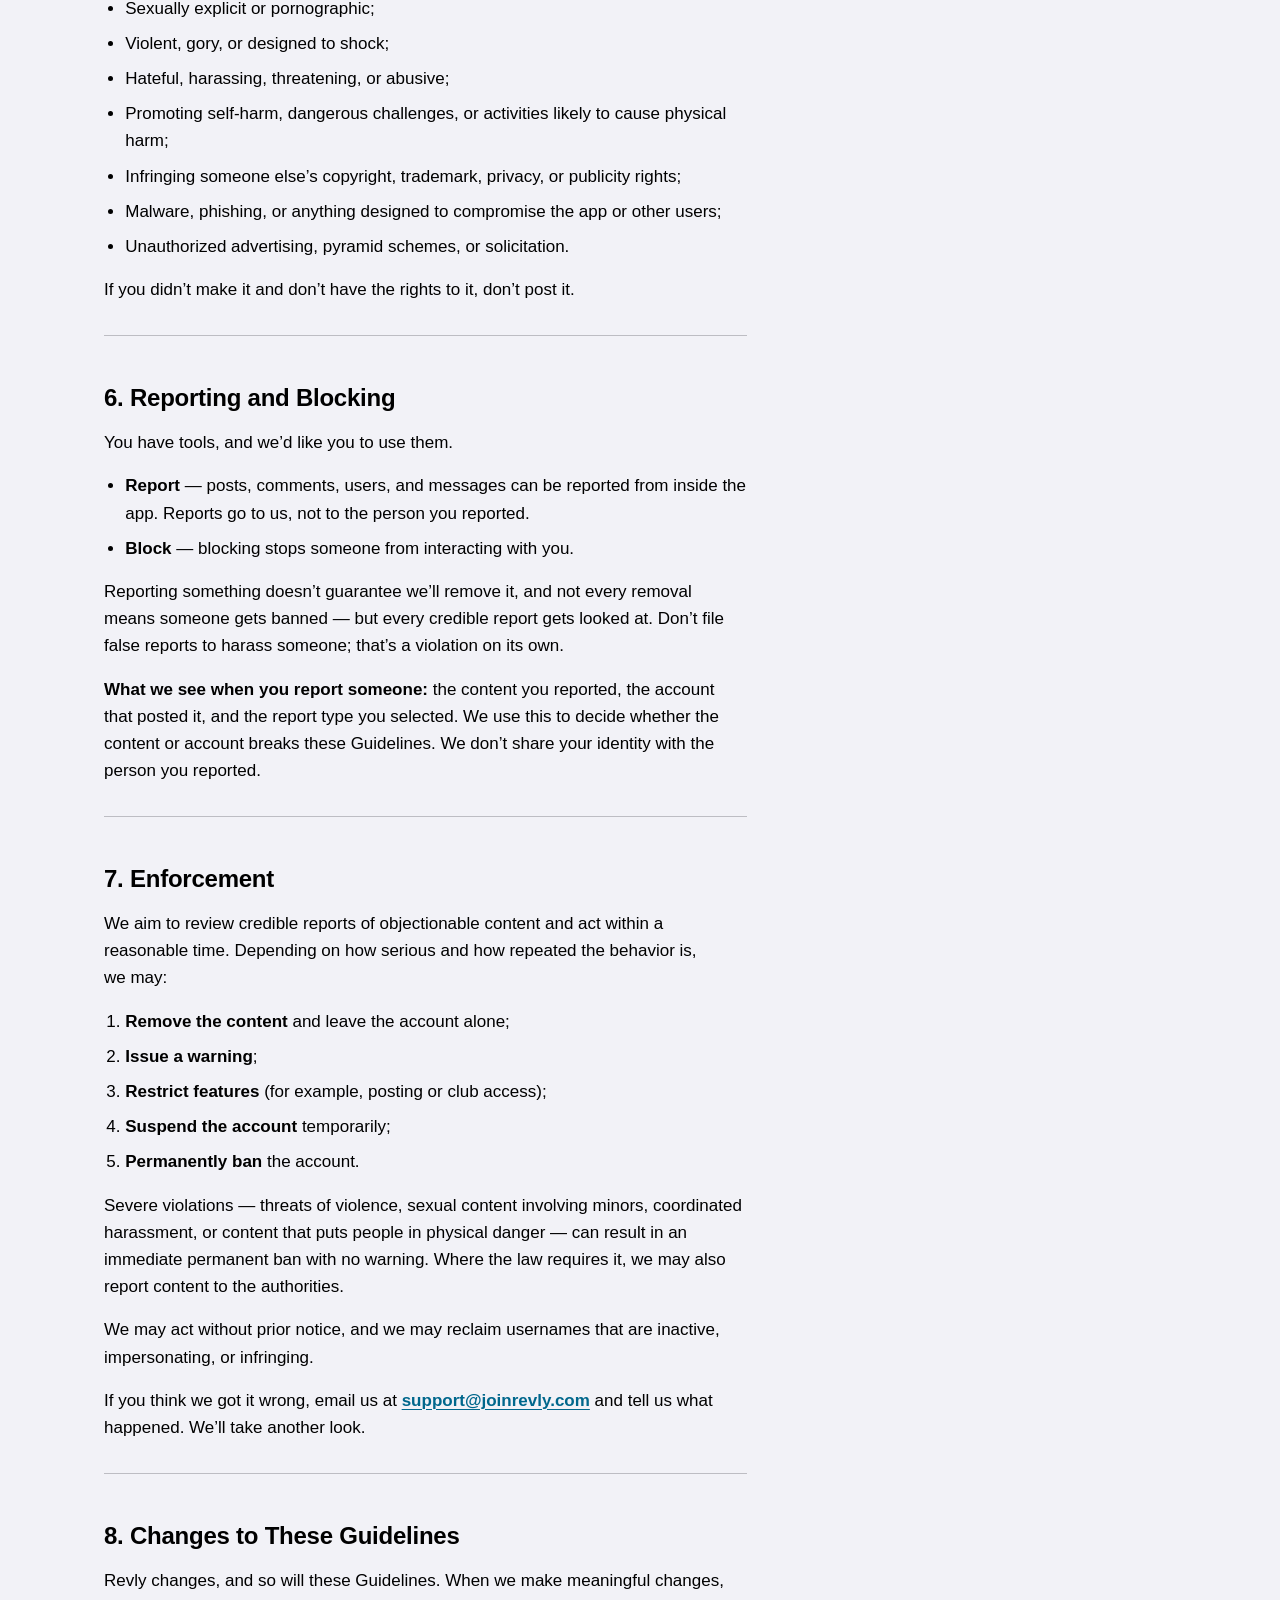
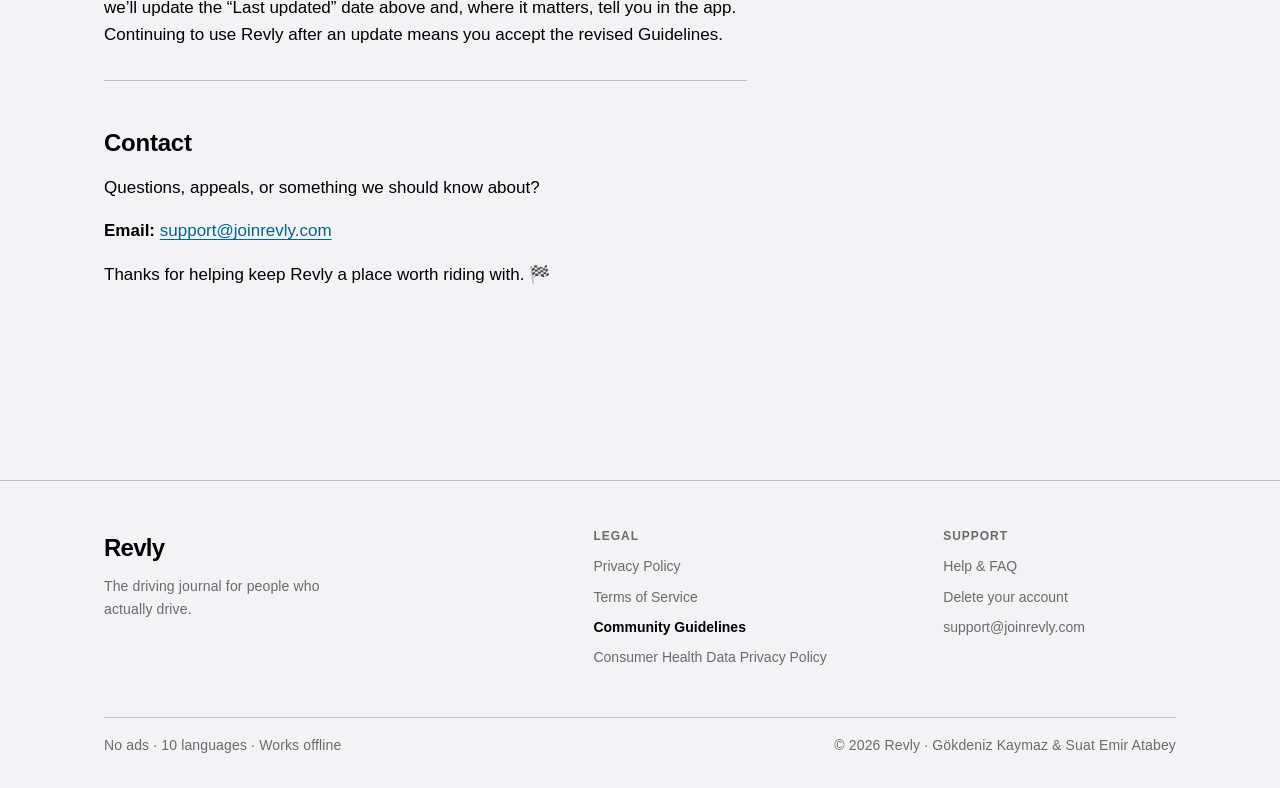
==== commit 00ee05fa: "Deploy site from gokdenis/revly@396a893" ====
--- a/community-guidelines/index.html
+++ b/community-guidelines/index.html
@@ -1,8 +1,8 @@
-<!DOCTYPE html><html lang="en" data-astro-cid-5hce7sga> <head><meta charset="utf-8"><meta name="viewport" content="width=device-width, initial-scale=1"><title>Community Guidelines — Revly</title><meta name="description" content="What we expect from everyone on the feed."><link rel="canonical" href="https://joinrevly.com/community-guidelines/"><link rel="icon" href="/favicon.svg" type="image/svg+xml"><link rel="apple-touch-icon" href="/apple-touch-icon.png"><meta name="theme-color" content="#f2f2f7" media="(prefers-color-scheme: light)"><meta name="theme-color" content="#000000" media="(prefers-color-scheme: dark)"><meta property="og:type" content="website"><meta property="og:site_name" content="Revly"><meta property="og:title" content="Community Guidelines — Revly"><meta property="og:description" content="What we expect from everyone on the feed."><meta property="og:url" content="https://joinrevly.com/community-guidelines/"><meta property="og:image" content="https://joinrevly.com/og-legal.png"><meta property="og:image:width" content="1200"><meta property="og:image:height" content="630"><meta property="og:image:alt" content="Community Guidelines — Revly — Revly preview card"><meta name="twitter:card" content="summary_large_image"><link rel="stylesheet" href="/_astro/_legal_.C1qsL_gj.css"></head> <body data-astro-cid-5hce7sga> <a class="visually-hidden skip" href="#main" data-astro-cid-5hce7sga>Skip to content</a> <!--
+<!DOCTYPE html><html lang="en" data-astro-cid-hkbrpulz> <head><meta charset="utf-8"><meta name="viewport" content="width=device-width, initial-scale=1"><meta name="referrer" content="same-origin"><meta http-equiv="Content-Security-Policy" content="default-src 'none'; script-src 'sha256-HVQ1SP3uQ7brXAFo0SfhBGzuMK8qUH/ED1IWbSiOCRc='; style-src 'self'; img-src 'self'; base-uri 'none'; form-action 'none'; upgrade-insecure-requests"><title>Community Guidelines — Revly</title><meta name="description" content="What we expect from everyone on the feed."><link rel="canonical" href="https://joinrevly.com/community-guidelines/"><link rel="icon" href="/favicon.svg" type="image/svg+xml"><link rel="apple-touch-icon" href="/apple-touch-icon.png"><meta name="theme-color" content="#f2f2f7" media="(prefers-color-scheme: light)"><meta name="theme-color" content="#000000" media="(prefers-color-scheme: dark)"><meta property="og:type" content="website"><meta property="og:site_name" content="Revly"><meta property="og:title" content="Community Guidelines — Revly"><meta property="og:description" content="What we expect from everyone on the feed."><meta property="og:url" content="https://joinrevly.com/community-guidelines/"><meta property="og:image" content="https://joinrevly.com/og-legal.png"><meta property="og:image:width" content="1200"><meta property="og:image:height" content="630"><meta property="og:image:alt" content="Community Guidelines — Revly — Revly preview card"><meta name="twitter:card" content="summary_large_image"><link rel="stylesheet" href="/_astro/Base.BNwBgFU1.css"></head> <body data-astro-cid-hkbrpulz> <a class="visually-hidden skip" href="#main" data-astro-cid-hkbrpulz>Skip to content</a> <!--
       The only glass surface on the site. `Glass.swift` reserves the material
       for chrome floating over live content, and a page of glass cards would be
       both illegible and slow — so content stays on the paper plane.
-    --> <header class="site glass" data-astro-cid-5hce7sga> <div class="container bar" data-astro-cid-5hce7sga> <a class="brand" href="/" aria-label="Revly home" data-astro-cid-5hce7sga> <span class="wordmark" data-astro-cid-hhuuaa7r>Revly</span>  </a> <nav aria-label="Primary" data-astro-cid-5hce7sga> <a href="/support" data-astro-cid-5hce7sga> Support </a><a href="/privacy" data-astro-cid-5hce7sga> Privacy </a><a href="/terms" data-astro-cid-5hce7sga> Terms </a> </nav> </div> </header> <main id="main" class="container prose-page" data-astro-cid-5hce7sga> <article class="prose"> <h1 id="revly-community-guidelines">Revly Community Guidelines</h1>
+    --> <header class="site glass" data-astro-cid-hkbrpulz> <div class="container bar" data-astro-cid-hkbrpulz> <a class="brand" href="/" aria-label="Revly home" data-astro-cid-hkbrpulz> <span class="wordmark" data-astro-cid-qisgtjgl>Revly</span> </a> <nav aria-label="Primary" data-astro-cid-hkbrpulz> <a href="/support" data-astro-cid-hkbrpulz> Support </a><a href="/privacy" data-astro-cid-hkbrpulz> Privacy </a><a href="/terms" data-astro-cid-hkbrpulz> Terms </a> </nav> </div> </header> <main id="main" class="container prose-page" data-astro-cid-hkbrpulz> <article class="prose"> <h1 id="revly-community-guidelines">Revly Community Guidelines</h1>
 <p><strong>Effective date:</strong> 15 July 2026
 <strong>Last updated:</strong> 15 July 2026</p>
 <p>Revly is a place to record your drives, build your garage, and share the road with people who love it as much as you do. These Guidelines explain what we expect from everyone here. They apply to everything you post or do on Revly — posts, comments, stories, photos, ride data, profiles, clubs, and convoys.</p>
@@ -115,6 +115,7 @@
 <h2 id="contact">Contact</h2>
 <p>Questions, appeals, or something we should know about?</p>
 <p><strong>Email:</strong> <a href="mailto:support@joinrevly.com">support@joinrevly.com</a></p>
-<p>Thanks for helping keep Revly a place worth riding with. 🏁</p> </article>  </main> <footer class="site-footer" data-astro-cid-5hce7sga> <div class="container" data-astro-cid-5hce7sga> <div class="footer-top" data-astro-cid-5hce7sga> <div class="footer-brand" data-astro-cid-5hce7sga> <span class="wordmark wordmark--lg" data-astro-cid-hhuuaa7r>Revly</span>  <p class="meta" data-astro-cid-5hce7sga>The driving journal for people who actually drive.</p> </div> <nav class="footer-links" aria-label="Legal" data-astro-cid-5hce7sga> <h2 class="eyebrow" data-astro-cid-5hce7sga>Legal</h2> <ul data-astro-cid-5hce7sga> <li data-astro-cid-5hce7sga> <a href="/privacy" data-astro-cid-5hce7sga> Privacy Policy </a> </li><li data-astro-cid-5hce7sga> <a href="/terms" data-astro-cid-5hce7sga> Terms of Service </a> </li><li data-astro-cid-5hce7sga> <a href="/community-guidelines" aria-current="page" data-astro-cid-5hce7sga> Community Guidelines </a> </li><li data-astro-cid-5hce7sga> <a href="/consumer-health-data" data-astro-cid-5hce7sga> Consumer Health Data Privacy Policy </a> </li> </ul> </nav> <nav class="footer-links" aria-label="Support" data-astro-cid-5hce7sga> <h2 class="eyebrow" data-astro-cid-5hce7sga>Support</h2> <ul data-astro-cid-5hce7sga> <li data-astro-cid-5hce7sga> <a href="/support" data-astro-cid-5hce7sga>
+<p>Thanks for helping keep Revly a place worth riding with. 🏁</p>
+ </article>  </main> <footer class="site-footer" data-astro-cid-hkbrpulz> <div class="container" data-astro-cid-hkbrpulz> <div class="footer-top" data-astro-cid-hkbrpulz> <div class="footer-brand" data-astro-cid-hkbrpulz> <span class="wordmark wordmark--lg" data-astro-cid-qisgtjgl>Revly</span> <p class="meta" data-astro-cid-hkbrpulz>The driving journal for people who actually drive.</p> </div> <nav class="footer-links" aria-label="Legal" data-astro-cid-hkbrpulz> <h2 class="eyebrow" data-astro-cid-hkbrpulz>Legal</h2> <ul data-astro-cid-hkbrpulz> <li data-astro-cid-hkbrpulz> <a href="/privacy" data-astro-cid-hkbrpulz> Privacy Policy </a> </li><li data-astro-cid-hkbrpulz> <a href="/terms" data-astro-cid-hkbrpulz> Terms of Service </a> </li><li data-astro-cid-hkbrpulz> <a href="/community-guidelines" aria-current="page" data-astro-cid-hkbrpulz> Community Guidelines </a> </li><li data-astro-cid-hkbrpulz> <a href="/consumer-health-data" data-astro-cid-hkbrpulz> Consumer Health Data Privacy Policy </a> </li> </ul> </nav> <nav class="footer-links" aria-label="Support" data-astro-cid-hkbrpulz> <h2 class="eyebrow" data-astro-cid-hkbrpulz>Support</h2> <ul data-astro-cid-hkbrpulz> <li data-astro-cid-hkbrpulz> <a href="/support" data-astro-cid-hkbrpulz>
 Help &amp; FAQ
-</a> </li> <li data-astro-cid-5hce7sga><a href="mailto:support@joinrevly.com" data-astro-cid-5hce7sga>support@joinrevly.com</a></li> </ul> </nav> </div> <p class="meta colophon" data-astro-cid-5hce7sga>© 2026 Revly · Gökdeniz Kaymaz &amp; Suat Emir Atabey</p> </div> </footer>  </body> </html>+</a> </li>  <li data-astro-cid-hkbrpulz> <a href="/support#delete-your-account" data-astro-cid-hkbrpulz>Delete your account</a> </li> <li data-astro-cid-hkbrpulz><a href="mailto:support@joinrevly.com" data-astro-cid-hkbrpulz>support@joinrevly.com</a></li> </ul> </nav> </div> <div class="colophon" data-astro-cid-hkbrpulz>  <p class="meta" data-astro-cid-hkbrpulz>No ads · 10 languages · Works offline</p> <p class="meta" data-astro-cid-hkbrpulz>© 2026 Revly · Gökdeniz Kaymaz &amp; Suat Emir Atabey</p> </div> </div> </footer> </body> </html>
--- a/_astro/Base.BNwBgFU1.css
+++ b/_astro/Base.BNwBgFU1.css
@@ -0,0 +1 @@
+:root{color-scheme:light dark;--accent:#007fad;--accent-hover:#00678c;--accent-text:#00678c;--accent-text-hover:#004f6b;--ink-on-accent:#fff;--bg:#f2f2f7;--surface:#fff;--fg:#000;--fg-secondary:#3c3c43bf;--fg-tertiary:#3c3c434d;--line:#3c3c434a;--s1:.25rem;--s2:.5rem;--s3:.75rem;--s4:1rem;--s5:1.5rem;--s6:2rem;--s7:3rem;--s8:4rem;--s9:6rem;--s10:8rem;--r-card:1rem;--r-panel:1.75rem;--r-pill:999px;--font-sans:-apple-system, BlinkMacSystemFont, "SF Pro Text", "Segoe UI", Roboto, Helvetica, Arial, sans-serif;--t-hero:clamp(2.5rem, 1.6rem + 3.6vw, 4.5rem);--t-display:clamp(2rem, 1.5rem + 2vw, 3rem);--t-title:2.125rem;--t-section:1.5rem;--t-subhead:1.125rem;--t-body:1.0625rem;--t-meta:.875rem;--t-eyebrow:.75rem;--container:70rem;--header-h:3.5rem;--measure:68ch;--gutter:var(--s5);--dur-press:.1s;--dur-fast:.15s;--dur-slow:.32s;--ease-out:cubic-bezier(.23, 1, .32, 1);--ease:ease}@media (prefers-color-scheme:dark){:root{--accent:#13b2ec;--accent-hover:#51c2ec;--accent-text:#13b2ec;--accent-text-hover:#51c2ec;--ink-on-accent:#04141a;--bg:#000;--surface:#1c1c1e;--fg:#fff;--fg-secondary:#ebebf599;--fg-tertiary:#ebebf54d;--line:#545458a6}}@media (prefers-contrast:more){:root{--accent:#00678c;--accent-hover:#004f6b;--accent-text:#004f6b;--accent-text-hover:#00374b;--fg-secondary:#3c3c43d9;--line:#3c3c4399}@media (prefers-color-scheme:dark){:root{--accent:#51c2ec;--accent-hover:#89d9f5;--accent-text:#51c2ec;--accent-text-hover:#89d9f5;--ink-on-accent:#000;--fg-secondary:#ebebf5d9;--line:#545458e6}}}*,:before,:after{box-sizing:border-box}html{-webkit-text-size-adjust:100%;scroll-behavior:smooth;interpolate-size:allow-keywords}body{background:var(--bg);color:var(--fg);font-family:var(--font-sans);font-size:var(--t-body);-webkit-font-smoothing:antialiased;text-rendering:optimizelegibility;font-optical-sizing:auto;margin:0;line-height:1.6}h1,h2,h3,h4,p,ul,ol,figure{margin:0}ul,ol{padding-left:1.25em}img,picture,svg,video{max-width:100%;height:auto;display:block}time,data,.numeric{font-variant-numeric:tabular-nums}h1,h2,h3{letter-spacing:-.01em;text-wrap:balance;line-height:1.2}h1{font-size:var(--t-title);font-weight:650}h2{font-size:var(--t-section);font-weight:650}h3{font-size:var(--t-subhead);font-weight:620}p{text-wrap:pretty}a{color:var(--accent-text);text-underline-offset:.2em;transition:color var(--dur-fast) var(--ease);text-decoration-thickness:1px}@media (hover:hover) and (pointer:fine){a:hover{color:var(--accent-text-hover)}}:focus-visible{outline:2px solid var(--accent);outline-offset:3px;border-radius:var(--s1)}.eyebrow{font-size:var(--t-eyebrow);letter-spacing:.08em;text-transform:uppercase;color:var(--fg-secondary);font-variant-numeric:tabular-nums;font-weight:600}.lead{color:var(--fg-secondary);font-size:clamp(1.125rem,1rem + .6vw,1.375rem);line-height:1.5}.meta{font-size:var(--t-meta);letter-spacing:.01em;color:var(--fg-secondary)}.container{width:100%;max-width:var(--container);padding-inline:var(--gutter);margin-inline:auto}.grid12{gap:var(--gutter);grid-template-columns:repeat(12,minmax(0,1fr));display:grid}@media (width<=900px){.grid12{grid-template-columns:1fr}}.card{background:var(--surface);border:1px solid var(--line);border-radius:var(--r-card);padding:var(--s5)}a.card{color:inherit;transition:border-color var(--dur-fast) var(--ease), background-color var(--dur-fast) var(--ease);text-decoration:none;display:block}@media (hover:hover) and (pointer:fine){a.card:hover{border-color:var(--accent)}}a.card:active{background:color-mix(in srgb, var(--accent) 6%, var(--surface))}.glass{background:color-mix(in srgb, var(--bg) 72%, transparent);backdrop-filter:blur(20px)saturate(180%)}@supports not (backdrop-filter:blur(1px)){.glass{background:var(--bg)}}@media (prefers-reduced-transparency:reduce){.glass{backdrop-filter:none;background:var(--bg)}}.btn{justify-content:center;align-items:center;gap:var(--s2);padding:var(--s3) var(--s5);border-radius:var(--r-pill);background:var(--accent);color:var(--ink-on-accent);font-size:var(--t-body);cursor:pointer;transition:background-color var(--dur-fast) var(--ease), transform var(--dur-press) var(--ease-out);border:1px solid #0000;font-weight:600;text-decoration:none;display:inline-flex}@media (hover:hover) and (pointer:fine){.btn:hover{background:var(--accent-hover);color:var(--ink-on-accent)}}.btn:active{transform:scale(.97)}.btn--secondary{color:var(--fg);border-color:var(--line);background:0 0}@media (hover:hover) and (pointer:fine){.btn--secondary:hover{background:color-mix(in srgb, var(--fg) 6%, transparent);color:var(--fg);border-color:var(--fg-tertiary)}}.pill{align-items:center;gap:var(--s2);padding:var(--s2) var(--s4);border:1px solid var(--line);border-radius:var(--r-pill);font-size:var(--t-meta);color:var(--fg-secondary);display:inline-flex}.prose{max-width:var(--measure)}.prose>*+*{margin-top:var(--s4)}.prose h2{margin-top:var(--s7);font-size:var(--t-section)}.prose h3{margin-top:var(--s5)}.prose li+li{margin-top:var(--s2)}.prose hr{margin-block:var(--s6);border:none;border-top:1px solid var(--line)}.prose code{border-radius:var(--s1);background:color-mix(in srgb, var(--fg) 8%, transparent);padding:.15em .4em;font-size:.9em}.prose table{border-collapse:collapse;width:max-content;max-width:100%;font-size:var(--t-meta);display:block;overflow-x:auto}.prose th,.prose td{padding:var(--s3);border:1px solid var(--line);text-align:left;vertical-align:top}.prose th{background:var(--surface);font-weight:620}@media (prefers-reduced-motion:reduce){html{scroll-behavior:auto}*,:before,:after{transition-duration:.01ms!important;animation-duration:.01ms!important;animation-iteration-count:1!important}}@media print{header.site,.site-footer nav,.skip{display:none}body{color:#000;background:#fff;font-size:11pt}.prose-page{padding-block:0}.prose{max-width:none}.prose a[href^=http]:after{content:" (" attr(href) ")";word-break:break-all;font-size:.85em}h1,h2,h3{break-after:avoid}li,tr{break-inside:avoid}}.visually-hidden:not(:focus):not(:active){clip-path:inset(50%);white-space:nowrap;width:1px;height:1px;position:absolute;overflow:hidden}.wordmark[data-astro-cid-qisgtjgl]{letter-spacing:-.03em;color:var(--fg);font-size:1.125rem;font-weight:660}.wordmark--lg[data-astro-cid-qisgtjgl]{font-size:1.5rem}.skip[data-astro-cid-hkbrpulz]{top:var(--s3);left:var(--s3);z-index:20;padding:var(--s2) var(--s4);border-radius:var(--r-pill);background:var(--accent);color:var(--ink-on-accent);text-decoration:none;position:absolute}header[data-astro-cid-hkbrpulz].site{z-index:10;border-bottom:1px solid var(--line);position:sticky;top:0}@supports (animation-timeline:scroll()){header[data-astro-cid-hkbrpulz].site{border-bottom-color:#0000;animation-name:header-edge;animation-timing-function:linear;animation-fill-mode:both;animation-timeline:scroll();animation-range:0 4rem}@keyframes header-edge{to{border-bottom-color:var(--line)}}}.bar[data-astro-cid-hkbrpulz]{align-items:center;gap:var(--s5);min-height:var(--header-h);display:flex}.brand[data-astro-cid-hkbrpulz]{text-decoration:none}header[data-astro-cid-hkbrpulz] nav[data-astro-cid-hkbrpulz]{gap:var(--s5);font-size:var(--t-meta);margin-left:auto;display:flex}header[data-astro-cid-hkbrpulz] nav[data-astro-cid-hkbrpulz] a[data-astro-cid-hkbrpulz]{color:var(--fg-secondary);letter-spacing:.01em;transition:color var(--dur-press) var(--ease);font-weight:500;text-decoration:none}@media (hover:hover) and (pointer:fine){header[data-astro-cid-hkbrpulz] nav[data-astro-cid-hkbrpulz] a[data-astro-cid-hkbrpulz]:hover{color:var(--fg)}}header[data-astro-cid-hkbrpulz] nav[data-astro-cid-hkbrpulz] a[data-astro-cid-hkbrpulz]:active{color:var(--accent-text)}header[data-astro-cid-hkbrpulz] nav[data-astro-cid-hkbrpulz] a[data-astro-cid-hkbrpulz][aria-current=page]{color:var(--fg);font-weight:600}main[data-astro-cid-hkbrpulz]{min-height:60vh}.prose-page[data-astro-cid-hkbrpulz]{padding-block:var(--s8) var(--s9)}.site-footer[data-astro-cid-hkbrpulz]{margin-top:var(--s9);padding-block:var(--s7) var(--s6);border-top:1px solid var(--line)}.footer-top[data-astro-cid-hkbrpulz]{gap:var(--s7) var(--gutter);grid-template-columns:2fr 1.4fr 1fr;display:grid}@media (width<=760px){.footer-top[data-astro-cid-hkbrpulz]{gap:var(--s6);grid-template-columns:1fr}}.footer-brand[data-astro-cid-hkbrpulz] p[data-astro-cid-hkbrpulz]{margin-top:var(--s2);max-width:34ch}.footer-links[data-astro-cid-hkbrpulz] h2[data-astro-cid-hkbrpulz]{margin-bottom:var(--s3)}.footer-links[data-astro-cid-hkbrpulz] ul[data-astro-cid-hkbrpulz]{gap:var(--s2);font-size:var(--t-meta);padding:0;list-style:none;display:grid}.footer-links[data-astro-cid-hkbrpulz] a[data-astro-cid-hkbrpulz]{color:var(--fg-secondary);text-decoration:none}@media (hover:hover) and (pointer:fine){.footer-links[data-astro-cid-hkbrpulz] a[data-astro-cid-hkbrpulz]:hover{color:var(--fg)}}.footer-links[data-astro-cid-hkbrpulz] a[data-astro-cid-hkbrpulz]:active{color:var(--accent-text)}.footer-links[data-astro-cid-hkbrpulz] a[data-astro-cid-hkbrpulz][aria-current=page]{color:var(--fg);font-weight:600}.colophon[data-astro-cid-hkbrpulz]{margin-top:var(--s7);padding-top:var(--s4);border-top:1px solid var(--line);justify-content:space-between;gap:var(--s2) var(--s5);flex-wrap:wrap;display:flex}.colophon[data-astro-cid-hkbrpulz] p[data-astro-cid-hkbrpulz]{margin:0}@media (width<=560px){.colophon[data-astro-cid-hkbrpulz]{flex-direction:column}}
